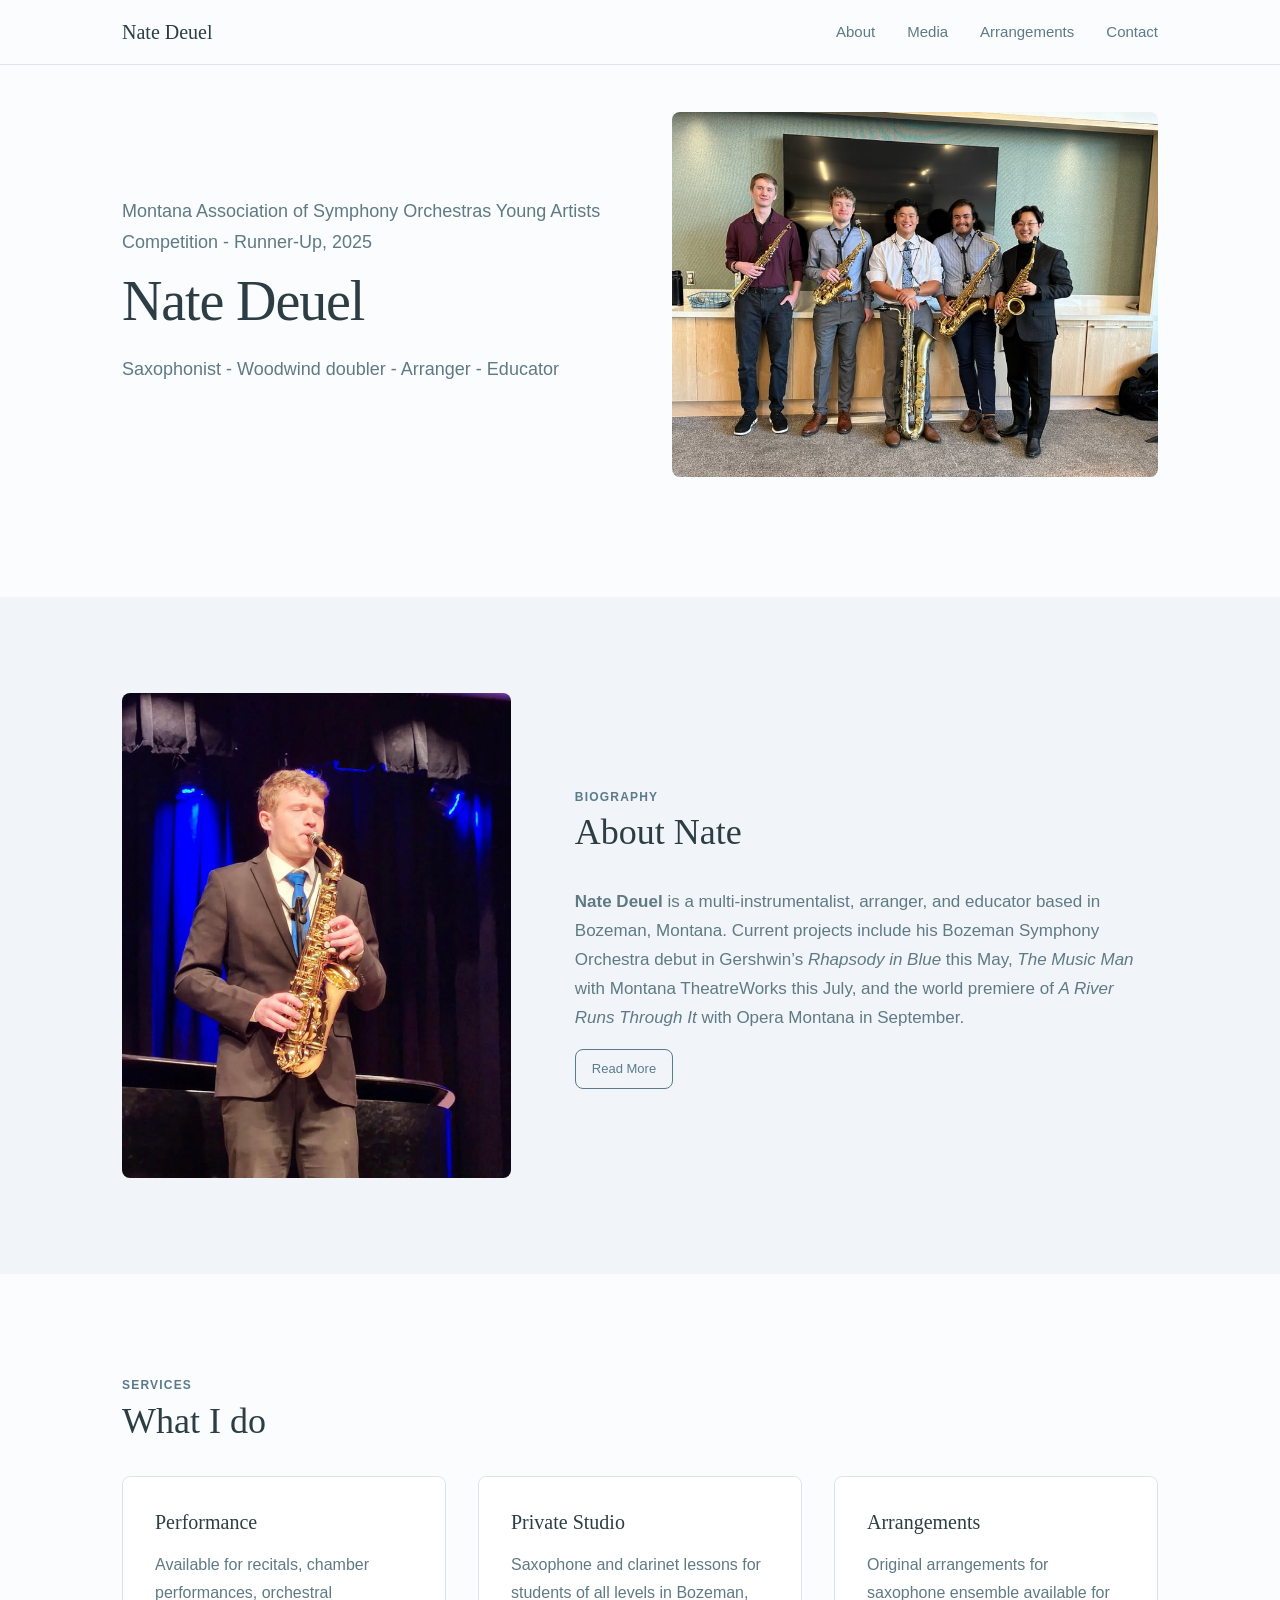
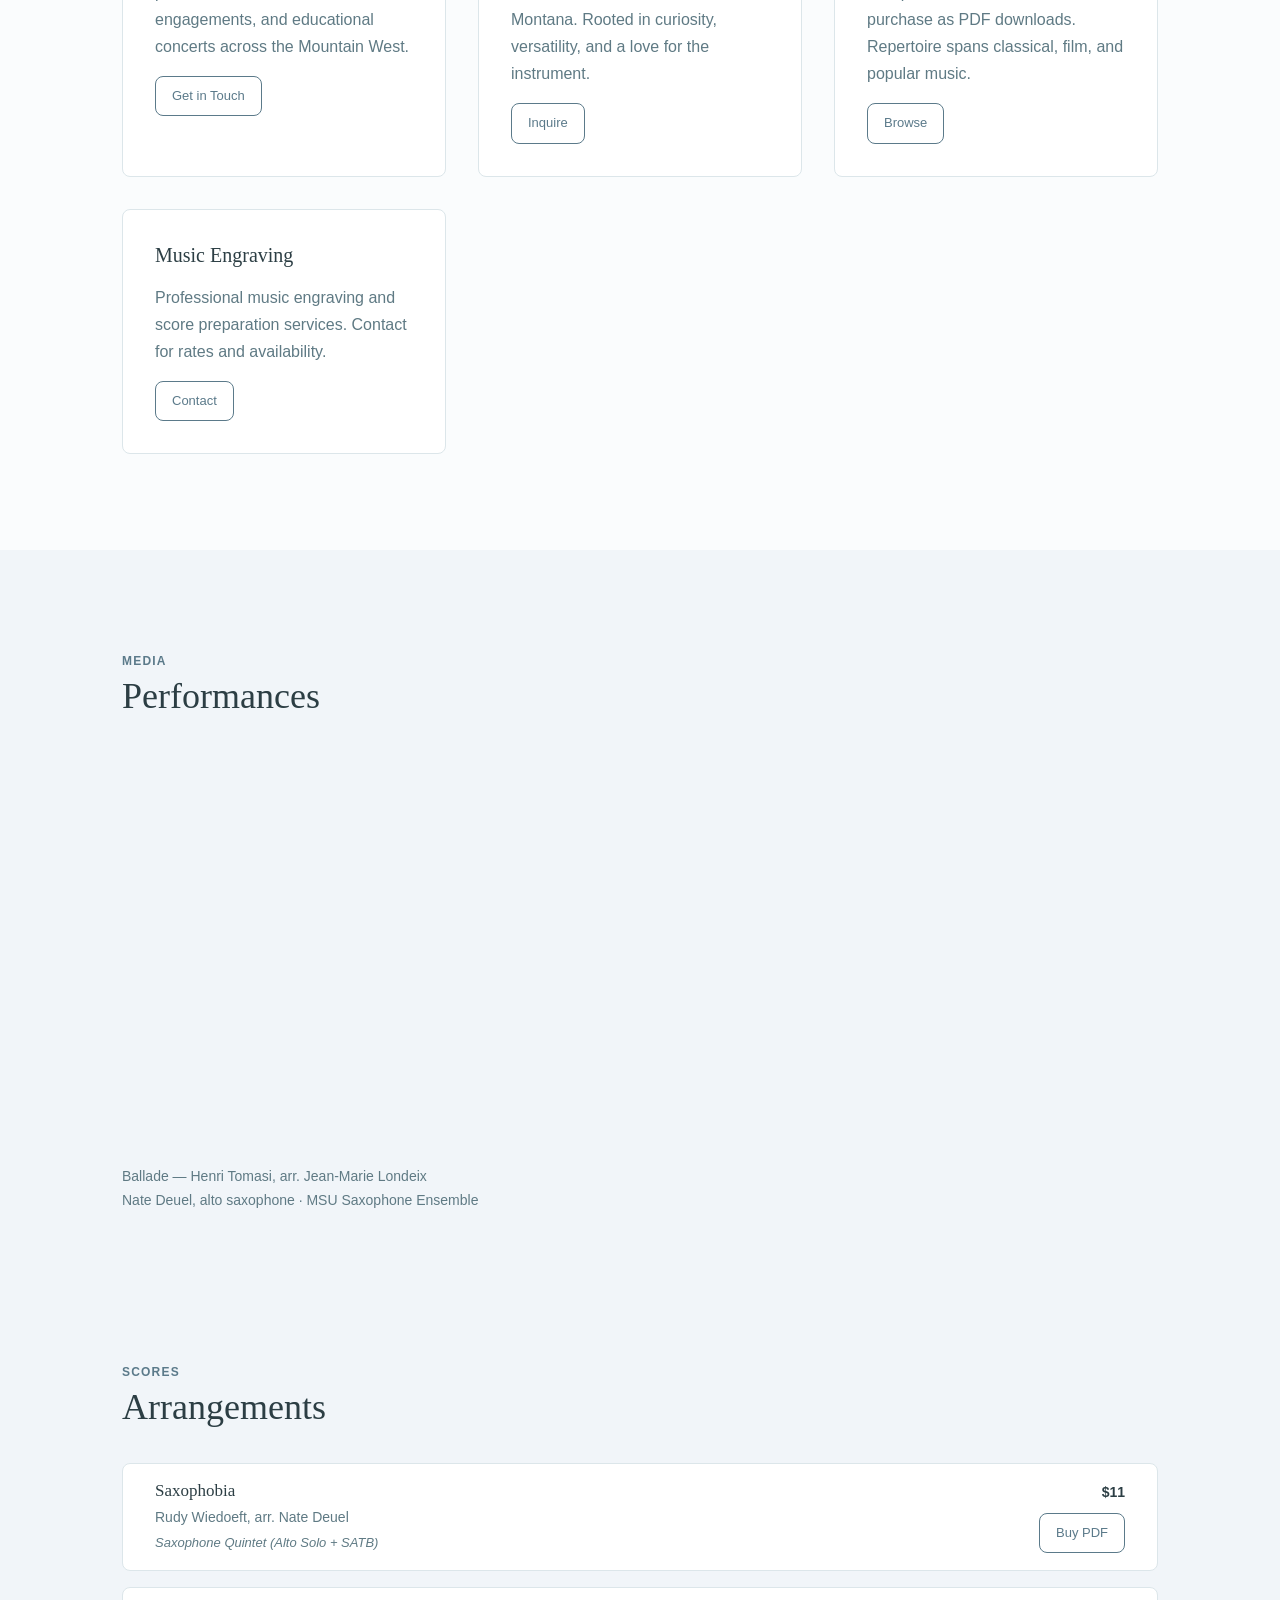
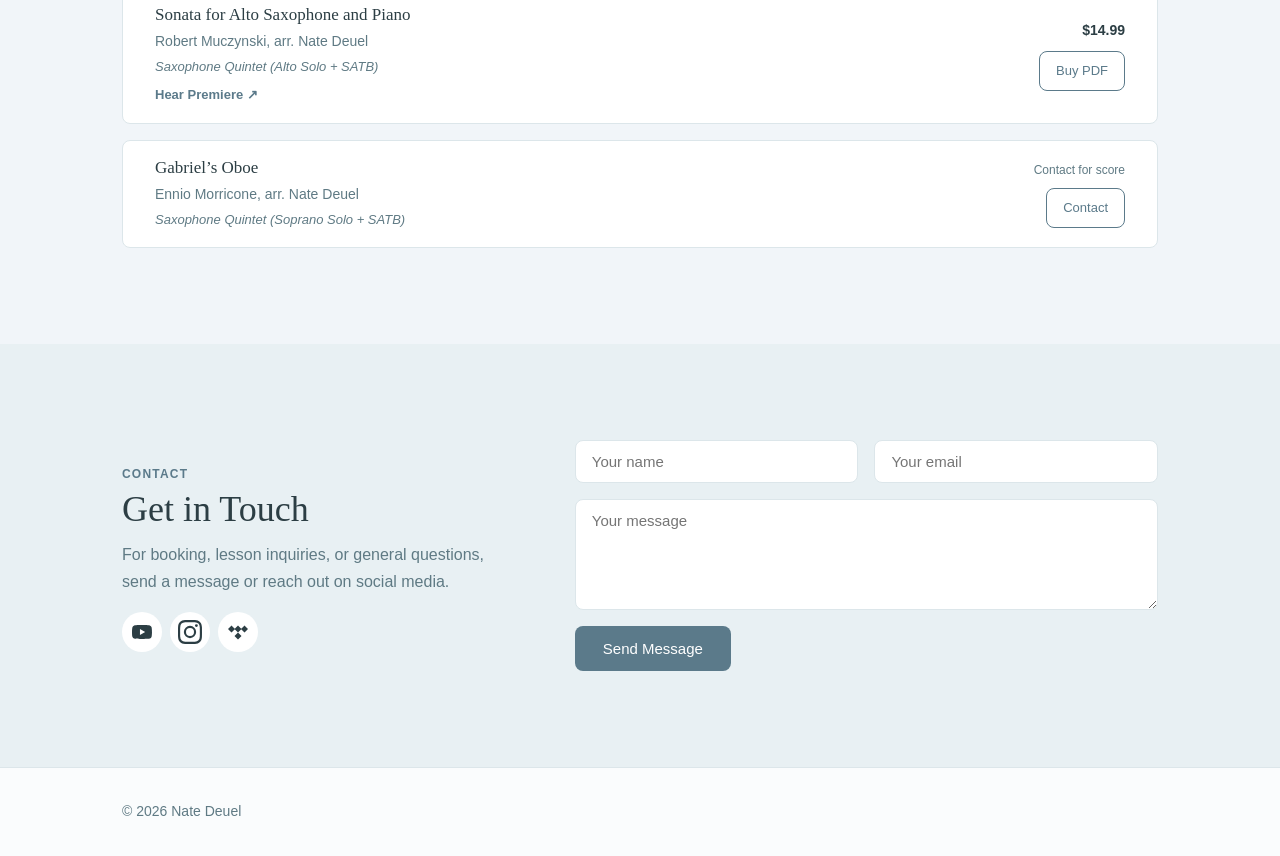
==== index.html @ 4bd92238 "Update Saxophobia link" ====
<!DOCTYPE html>
<html lang="en">
<head>
    <meta charset="UTF-8">
    <meta name="viewport" content="width=device-width, initial-scale=1.0">
    <meta name="description" content="Nate Deuel — saxophonist, woodwind doubler, arranger, and educator based in Bozeman, Montana. Performance, private lessons, and saxophone arrangements.">
    <link rel="icon" type="image/png" href="/favicon-96x96.png" sizes="96x96" />
    <link rel="icon" type="image/svg+xml" href="/favicon.svg" />
    <link rel="shortcut icon" href="/favicon.ico" />
    <link rel="apple-touch-icon" sizes="180x180" href="/apple-touch-icon.png" />
    <meta name="apple-mobile-web-app-title" content="Nate Deuel" />
    <link rel="manifest" href="/site.webmanifest" />
    <title>Nate Deuel - Saxophonist</title>
    <link rel="stylesheet" href="tooplate-musician-style.css">
</head>
<body>
    <!-- Header -->
    <header class="header">
        <div class="container header-inner">
            <a href="#" class="logo">Nate Deuel</a>
            <button class="nav-toggle" aria-label="Toggle navigation" aria-expanded="false">
                <span></span>
                <span></span>
                <span></span>
            </button>
            <nav class="nav" id="nav">
                <ul class="nav-list">
                    <li><a href="#about" class="nav-link">About</a></li>
                    <li><a href="#media" class="nav-link">Media</a></li>
                    <li><a href="#arrangements" class="nav-link">Arrangements</a></li>
                    <li><a href="#contact" class="nav-link">Contact</a></li>
                </ul>
            </nav>
        </div>
    </header>

    <!-- Hero Section -->
    <section class="hero" id="hero">
        <div class="container">
            <div class="hero-grid">
                <div class="hero-content">
                    <p class="hero-tagline">Montana Association of Symphony Orchestras Young Artists Competition - Runner-Up, 2025</p>
                    <h1>Nate Deuel</h1>
                    <p class="hero-description">Saxophonist - Woodwind doubler - Arranger - Educator</p>
                </div>
                <img src="images/quartet-hero.jpg" alt="MSU Sax Quartet at Bozeman Public Library" style="width:100%; max-width:500px; border-radius:8px; margin-bottom:1.5rem;">
                </div>
            </div>
        </div>
    </section>

    <!-- About Section -->
    <section class="about" id="about">
        <div class="container">
            <div class="about-grid">
                <div class="about-image">
                    <img src="images/nate-about.jpeg" alt="Nate Deuel at MASO Young Artists Competition, 2025">
                </div>
                <div class="about-text">
                    <span class="section-label">Biography</span>
                    <h2>About Nate</h2>
                    <p><strong>Nate Deuel</strong> is a multi-instrumentalist, arranger, and educator based in Bozeman, Montana.  Current projects include his Bozeman Symphony Orchestra debut in Gershwin’s <em>Rhapsody in Blue</em> this May, <em>The Music Man</em> with Montana TheatreWorks this July, and the world premiere of <em>A River Runs Through It</em> with Opera Montana in September.</p>
                    <a href="about.html" class="btn btn-small">Read More</a>
                </div>
            </div>
        </div>
    </section>

<!-- Services Section -->
<section class="services" id="services">
    <div class="container">
        <span class="section-label">Services</span>
        <h2>What I do</h2>
        <div class="services-grid">
            <article class="service-card">
                <h3>Performance</h3>
                <p>Available for recitals, chamber performances, orchestral engagements, and educational concerts across the Mountain West.</p>
                <a href="#contact" class="btn btn-small">Get in Touch</a>
            </article>
            <article class="service-card">
                <h3>Private Studio</h3>
                <p>Saxophone and clarinet lessons for students of all levels in Bozeman, Montana.  Rooted in curiosity, versatility, and a love for the instrument.</p>
                <a href="#contact" class="btn btn-small">Inquire</a>
            </article>
            <article class="service-card">
                <h3>Arrangements</h3>
                <p>Original arrangements for saxophone ensemble available for purchase as PDF downloads.  Repertoire spans classical, film, and popular music.</p>
                <a href="#arrangements" class="btn btn-small">Browse</a>
            </article>
            <article class="service-card">
                <h3>Music Engraving</h3>
                <p>Professional music engraving and score preparation services.  Contact for rates and availability.</p>
                <a href="#contact" class="btn btn-small">Contact</a>
            </article>
        </div>
    </div>
</section>

<!-- Media Section -->
<section class="about" id="media">
    <div class="container">
        <span class="section-label">Media</span>
        <h2>Performances</h2>
        <div class="media-grid">
            <div class="media-item">
                <div class="media-embed">
                    <iframe src="https://www.youtube.com/embed/K1POjyl9vaQ?start=198" title="Tomasi: Ballade — Nate Deuel, alto saxophone" frameborder="0" allow="accelerometer; autoplay; clipboard-write; encrypted-media; gyroscope; picture-in-picture" allowfullscreen></iframe>
                </div>
                <p class="media-caption">Ballade — Henri Tomasi, arr. Jean-Marie Londeix<br>Nate Deuel, alto saxophone · MSU Saxophone Ensemble</p>
            </div>
        </div>
    </div>
</section>

<!-- Arrangements Section -->
<section class="about" id="arrangements">
    <div class="container">
        <span class="section-label">Scores</span>
        <h2>Arrangements</h2>
        <div class="arrangements-grid">

            <article class="arrangement-card">
                <div class="arrangement-info">
                    <h3>Saxophobia</h3>
                    <p class="arrangement-credit">Rudy Wiedoeft, arr. Nate Deuel</p>
                    <p class="arrangement-instrumentation">Saxophone Quintet (Alto Solo + SATB)</p>
                </div>
                <div class="arrangement-action">
                    <span class="arrangement-price">$11</span>
                    <a href="https://shop.natedeuel.com " class="btn btn-small btn-purchase" target="_blank">Buy PDF</a>
                </div>
            </article>

            <article class="arrangement-card">
                <div class="arrangement-info">
                    <h3>Sonata for Alto Saxophone and Piano</h3>
                    <p class="arrangement-credit">Robert Muczynski, arr. Nate Deuel</p>
                    <p class="arrangement-instrumentation">Saxophone Quintet (Alto Solo + SATB)</p>
                    <a href="https://www.youtube.com/watch?v=LBjCgF-CqpI" class="arrangement-performance-link" target="_blank">Hear Premiere ↗</a>
                </div>
                <div class="arrangement-action">
                    <span class="arrangement-price">$14.99</span>
                     <a href="https://www.arrangeme.com/title/1438348" class="btn btn-small btn-purchase" target="_blank">Buy PDF</a>
                </div>
            </article>

            <article class="arrangement-card">
                <div class="arrangement-info">
                    <h3>Gabriel’s Oboe</h3>
                    <p class="arrangement-credit">Ennio Morricone, arr. Nate Deuel</p>
                    <p class="arrangement-instrumentation">Saxophone Quintet (Soprano Solo + SATB)</p>
                </div>
                <div class="arrangement-action">
                    <span class="arrangement-contact-note">Contact for score</span>
                    <a href="#contact" class="btn btn-small">Contact</a>
                </div>
            </article>

        </div>
    </div>
</section>

    <!-- Contact Section -->
    <section class="contact" id="contact">
        <div class="container">
            <div class="contact-grid">
                <div class="contact-info">
                    <span class="section-label">Contact</span>
                    <h2>Get in Touch</h2>
                    <p>For booking, lesson inquiries, or general questions, send a message or reach out on social media.</p>
                    <div class="social-links">
                        <a href="https://www.youtube.com/@masternate42" class="social-link" aria-label="YouTube">
                            <svg width="20" height="20" viewBox="0 0 24 24" fill="currentColor">
                                <path d="M23.498 6.186a3.016 3.016 0 0 0-2.122-2.136C19.505 3.545 12 3.545 12 3.545s-7.505 0-9.377.505A3.017 3.017 0 0 0 .502 6.186C0 8.07 0 12 0 12s0 3.93.502 5.814a3.016 3.016 0 0 0 2.122 2.136c1.871.505 9.376.505 9.376.505s7.505 0 9.377-.505a3.015 3.015 0 0 0 2.122-2.136C24 15.93 24 12 24 12s0-3.93-.502-5.814zM9.545 15.568V8.432L15.818 12l-6.273 3.568z"/>
                            </svg>
                        </a>
                        <a href="https://www.instagram.com/nate_deuel/?hl=en" class="social-link" aria-label="Instagram">
                            <svg width="24" height="24" viewBox="0 0 24 24" fill="currentColor">
                                <path d="M12 2.163c3.204 0 3.584.012 4.85.07 3.252.148 4.771 1.691 4.919 4.919.058 1.265.069 1.645.069 4.849 0 3.205-.012 3.584-.069 4.849-.149 3.225-1.664 4.771-4.919 4.919-1.266.058-1.644.07-4.85.07-3.204 0-3.584-.012-4.849-.07-3.26-.149-4.771-1.699-4.919-4.92-.058-1.265-.07-1.644-.07-4.849 0-3.204.013-3.583.07-4.849.149-3.227 1.664-4.771 4.919-4.919 1.266-.057 1.645-.069 4.849-.069zM12 0C8.741 0 8.333.014 7.053.072 2.695.272.273 2.69.073 7.052.014 8.333 0 8.741 0 12c0 3.259.014 3.668.072 4.948.2 4.358 2.618 6.78 6.98 6.98C8.333 23.986 8.741 24 12 24c3.259 0 3.668-.014 4.948-.072 4.354-.2 6.782-2.618 6.979-6.98.059-1.28.073-1.689.073-4.948 0-3.259-.014-3.667-.072-4.947-.196-4.354-2.617-6.78-6.979-6.98C15.668.014 15.259 0 12 0zm0 5.838a6.162 6.162 0 1 0 0 12.324 6.162 6.162 0 0 0 0-12.324zM12 16a4 4 0 1 1 0-8 4 4 0 0 1 0 8zm6.406-11.845a1.44 1.44 0 1 0 0 2.881 1.44 1.44 0 0 0 0-2.881z"/>
                            </svg>
                        </a>
                        <a href="https://tidal.com/artist/57279619" class="social-link" aria-label="Tidal">
                            <svg width="20" height="20" viewBox="0 0 20 20" fill="currentColor">
                                 <path d="M 3.5 3.5 L 7 7 L 3.5 10.5 L 0 7 Z M 10 3.5 L 13.5 7 L 10 10.5 L 6.5 7 Z M 16.5 3.5 L 20 7 L 16.5 10.5 L 13 7 Z M 10 10.5 L 13.5 14 L 10 17.5 L 6.5 14 Z"/>
                            </svg>
                        </a>
                    </div>
                </div>
                <form class="contact-form" action="https://formspree.io/f/mnjglklr" method="POST">
                    <div class="form-row">
                        <input type="text" class="form-input" name="name" placeholder="Your name" required>
                        <input type="email" class="form-input" name="email" placeholder="Your email" required>
                    </div>
                    <textarea class="form-input form-textarea" name="message" placeholder="Your message" rows="5" required></textarea>
                    <button type="submit" class="btn btn-primary">Send Message</button>
                </form>
            </div>
        </div>
    </section>

    <!-- Footer -->
    <footer class="footer">
        <div class="container footer-content">
            <p class="footer-copyright">© 2026 Nate Deuel</p>
        </div>
    </footer>

    <!-- JavaScript for navigation and audio player -->
    <script src="tooplate-musician-script.js"></script>
</body>
</html>
---- tooplate-musician-style.css ----
@charset "utf-8";
/* CSS Document 

Tooplate 2155 Modern Musician

https://www.tooplate.com/view/2155-modern-musician

*/
:root {
	/* Colors */
	--color-primary: #5b7a8a;
	--color-primary-light: #e8f0f3;
	--color-primary-dark: #3d5561;
	--color-text: #2c3e44;
	--color-text-light: #5f7a84;
	--color-bg: #fafcfd;
	--color-bg-alt: #f1f5f9;
	--color-white: #ffffff;
	--color-border: #dce6ea;

	/* Typography */
	--font-main: -apple-system, BlinkMacSystemFont, "Segoe UI", Roboto, "Helvetica Neue", Arial, sans-serif;
	--font-heading: "Georgia", "Times New Roman", serif;

	/* Spacing */
	--space-xs: 0.5rem;
	--space-sm: 1rem;
	--space-md: 2rem;
	--space-lg: 4rem;
	--space-xl: 6rem;

	/* Layout */
	--max-width: 1100px;
	--border-radius: 8px;
}

/* ===========================================
           Reset & Base Styles
           =========================================== */
*,
*::before,
*::after {
	box-sizing: border-box;
	margin: 0;
	padding: 0;
}

html {
	scroll-behavior: smooth;
}

body {
	font-family: var(--font-main);
	font-size: 1rem;
	line-height: 1.7;
	color: var(--color-text);
	background-color: var(--color-bg);
}

img {
	max-width: 100%;
	height: auto;
	display: block;
}

a {
	color: var(--color-primary);
	text-decoration: none;
	transition: color 0.2s ease;
}

a:hover {
	color: var(--color-primary-dark);
}

/* ===========================================
           Typography
           =========================================== */
h1,
h2,
h3,
h4 {
	font-family: var(--font-heading);
	font-weight: 400;
	line-height: 1.3;
	color: var(--color-text);
}

h1 {
	font-size: clamp(2.5rem, 5vw, 3.5rem);
	letter-spacing: -0.02em;
}

h2 {
	font-size: clamp(1.75rem, 3vw, 2.25rem);
	margin-bottom: var(--space-md);
}

h3 {
	font-size: 1.25rem;
	margin-bottom: var(--space-sm);
}

p {
	margin-bottom: var(--space-sm);
}

/* ===========================================
           Layout Components
           =========================================== */
.container {
	width: 100%;
	max-width: var(--max-width);
	margin: 0 auto;
	padding: 0 var(--space-md);
}

section {
	padding: var(--space-xl) 0;
}

.section-label {
	font-family: var(--font-main);
	font-size: 0.75rem;
	font-weight: 600;
	letter-spacing: 0.1em;
	text-transform: uppercase;
	color: var(--color-primary);
	margin-bottom: var(--space-xs);
}

/* ===========================================
           Buttons
           =========================================== */
.btn {
	display: inline-block;
	padding: 0.875rem 1.75rem;
	font-family: var(--font-main);
	font-size: 0.9375rem;
	font-weight: 500;
	text-align: center;
	border: none;
	border-radius: var(--border-radius);
	cursor: pointer;
	transition: all 0.2s ease;
}

.btn-primary {
	background-color: var(--color-primary);
	color: var(--color-white);
}

.btn-primary:hover {
	background-color: var(--color-primary-dark);
	color: var(--color-white);
}

/* ===========================================
           Header & Navigation
           =========================================== */
.header {
	position: fixed;
	top: 0;
	left: 0;
	right: 0;
	background-color: rgba(250, 252, 253, 0.95);
	backdrop-filter: blur(8px);
	z-index: 100;
	border-bottom: 1px solid var(--color-border);
}

.header-inner {
	display: flex;
	align-items: center;
	justify-content: space-between;
	height: 4rem;
}

.logo {
	font-family: var(--font-heading);
	font-size: 1.25rem;
	color: var(--color-text);
}

.nav-list {
	display: flex;
	gap: var(--space-md);
	list-style: none;
}

.nav-link {
	font-size: 0.9375rem;
	color: var(--color-text-light);
}

.nav-link:hover {
	color: var(--color-text);
}

.nav-toggle {
	display: none;
	background: none;
	border: none;
	cursor: pointer;
	padding: var(--space-xs);
}

.nav-toggle span {
	display: block;
	width: 24px;
	height: 2px;
	background-color: var(--color-text);
	margin: 5px 0;
	transition: 0.2s;
}

/* ===========================================
           Hero Section
           =========================================== */
.hero {
	display: flex;
	align-items: center;
	padding-top: 7rem;
	padding-bottom: var(--space-xl);
	background-color: var(--color-bg);
}

.hero-grid {
	display: grid;
	grid-template-columns: 1fr;
	gap: var(--space-lg);
	align-items: center;
}

@media (min-width: 768px) {
    .hero-grid {
        grid-template-columns: 1fr 1fr;
    }
}

.hero-content {
	max-width: 540px;
}

.hero-tagline {
	font-size: 1.125rem;
	color: var(--color-text-light);
	margin-bottom: var(--space-xs);
}

.hero h1 {
	margin-bottom: var(--space-sm);
}

.hero-description {
	font-size: 1.125rem;
	color: var(--color-text-light);
	margin-bottom: var(--space-md);
}

/* ===========================================
           About Section
           =========================================== */
.about {
	background-color: var(--color-bg-alt);
}


.about-grid {
	display: grid;
	grid-template-columns: 1fr;
	gap: var(--space-lg);
	align-items: center;
}

.about-image {
	aspect-ratio: 4 / 5;
	background-color: var(--color-border);
	border-radius: var(--border-radius);
	overflow: hidden;
	max-width: 280px;
}

.about-image img {
	width: 100%;
	height: 100%;
	object-fit: cover;
}

@media (min-width: 768px) {
	.about-image {
		max-width: none;
	}
}

.about-text p {
	color: var(--color-text-light);
	font-size: 1.0625rem;
}

.about-text p:last-child {
	margin-bottom: 0;
}

.about-text p.about-note {
	font-size: 0.875rem;
	color: var(--color-text-light);
	margin-top: var(--space-md);
	padding: var(--space-sm);
	background-color: var(--color-bg);
	border: 1px solid var(--color-border);
	border-radius: var(--border-radius);
	width: 94%;
}

/* ===========================================
           Services Section
           =========================================== */
.services-grid {
	display: grid;
	grid-template-columns: 1fr;
	gap: var(--space-md);
}

.service-card {
	padding: var(--space-md);
	background-color: var(--color-white);
	border: 1px solid var(--color-border);
	border-radius: var(--border-radius);
	transition: border-color 0.2s ease;
}

.service-card:hover {
	border-color: var(--color-primary);
}

.service-icon {
	width: 64px;
	height: 64px;
	display: flex;
	align-items: center;
	justify-content: center;
	background-color: var(--color-primary-light);
	border-radius: var(--border-radius);
	margin-bottom: var(--space-sm);
	color: var(--color-primary);
}

.service-icon svg {
	width: 32px;
	height: 32px;
}

.service-card p {
	color: var(--color-text-light);
	margin-bottom: var(--space-sm);
}

.btn-small {
	display: inline-block;
	padding: 0.5rem 1rem;
	font-size: 0.8125rem;
	font-weight: 500;
	color: var(--color-primary);
	background-color: transparent;
	border: 1px solid var(--color-primary);
	border-radius: var(--border-radius);
	transition: all 0.2s ease;
}

.btn-small:hover {
	background-color: var(--color-primary);
	color: var(--color-white);
}

/* ===========================================
           Contact Section
           =========================================== */
.contact {
	background-color: var(--color-primary-light);
	padding: var(--space-xl) 0;
}

.contact-grid {
	display: grid;
	grid-template-columns: 1fr;
	gap: var(--space-md);
	align-items: center;
}

.contact-info h2 {
	margin-bottom: var(--space-xs);
}

.contact-info p {
	color: var(--color-text-light);
	margin-bottom: var(--space-sm);
}

.contact-form {
	display: flex;
	flex-direction: column;
	gap: var(--space-sm);
}

.form-row {
	display: grid;
	grid-template-columns: 1fr;
	gap: var(--space-sm);
}

.form-input {
	padding: 0.75rem 1rem;
	font-family: var(--font-main);
	font-size: 0.9375rem;
	border: 1px solid var(--color-border);
	border-radius: var(--border-radius);
	background-color: var(--color-white);
	transition: border-color 0.2s ease;
}

.form-input:focus {
	outline: none;
	border-color: var(--color-primary);
}

.form-textarea {
	resize: vertical;
	min-height: 80px;
}

.contact-form .btn {
	align-self: flex-start;
}

.social-links {
	display: flex;
	gap: var(--space-xs);
}

.social-link {
	width: 40px;
	height: 40px;
	display: flex;
	align-items: center;
	justify-content: center;
	background-color: var(--color-white);
	border-radius: 50%;
	color: var(--color-text);
	transition: background-color 0.2s ease, color 0.2s ease;
}

.social-link:hover {
	background-color: var(--color-primary);
	color: var(--color-white);
}

@media (min-width: 640px) {
	.form-row {
		grid-template-columns: 1fr 1fr;
	}
}

@media (min-width: 768px) {
	.contact-grid {
		grid-template-columns: 1fr 1.5fr;
		gap: var(--space-lg);
	}
}

/* ===========================================
           Footer
           =========================================== */
.footer {
	padding: var(--space-md) 0;
	background-color: var(--color-bg);
	border-top: 1px solid var(--color-border);
}

.footer-content {
	display: flex;
	align-items: center;
	justify-content: space-between;
	flex-wrap: wrap;
	gap: var(--space-sm);
}

.footer-copyright {
	font-size: 0.875rem;
	color: var(--color-text-light);
	margin: 0;
}

/* ===========================================
           Responsive Design
           =========================================== */
@media (min-width: 640px) {
	.services-grid {
		grid-template-columns: repeat(2, 1fr);
	}

	.work-grid {
		grid-template-columns: repeat(2, 1fr);
	}
}

@media (min-width: 768px) {
	.about-grid {
		grid-template-columns: 1fr 1.5fr;
	}

	.services-grid {
		grid-template-columns: repeat(3, 1fr);
	}

	.work-grid {
		grid-template-columns: repeat(3, 1fr);
	}
	.testimonials-grid {
		grid-template-columns: repeat(2, 1fr);
	}
}

@media (max-width: 767px) {
	.nav {
		position: fixed;
		top: 4rem;
		left: 0;
		right: 0;
		background-color: var(--color-bg);
		border-bottom: 1px solid var(--color-border);
		padding: var(--space-md);
		transform: translateY(-100%);
		opacity: 0;
		visibility: hidden;
		transition: all 0.3s ease;
		overflow-y: auto;
		max-height: calc(100vh - 4rem);
		max-height: calc(100dvh - 4rem);
	}

	.nav.active {
		transform: translateY(0);
		opacity: 1;
		visibility: visible;
	}

	.nav-list {
		flex-direction: column;
		gap: var(--space-sm);
	}

	.nav-toggle {
		display: block;
	}
}

/* ===========================================
           Arrangements Section
           =========================================== */
.arrangements-grid {
    display: flex;
    flex-direction: column;
    gap: var(--space-sm);
}

.arrangement-card {
    display: flex;
    align-items: center;
    justify-content: space-between;
    padding: var(--space-sm) var(--space-md);
    background-color: var(--color-white);
    border: 1px solid var(--color-border);
    border-radius: var(--border-radius);
    gap: var(--space-md);
}

.arrangement-info {
    flex: 1;
}

.arrangement-info h3 {
    margin-bottom: 0.25rem;
    font-size: 1.0625rem;
}

.arrangement-credit {
    font-size: 0.875rem;
    color: var(--color-text-light);
    margin-bottom: 0.125rem;
}

.arrangement-instrumentation {
    font-size: 0.8125rem;
    color: var(--color-text-light);
    font-style: italic;
    margin-bottom: 0;
}

.arrangement-performance-link {
    font-size: 0.8125rem;
    font-weight: 600;
    color: var(--color-primary);
    margin-top: 0.375rem;
    display: inline-block;
}

.arrangement-performance-link:hover {
    color: var(--color-primary-dark);
}

.arrangement-action {
    display: flex;
    flex-direction: column;
    align-items: flex-end;
    gap: 0.5rem;
    flex-shrink: 0;
}

.arrangement-price {
    font-size: 0.875rem;
    font-weight: 600;
    color: var(--color-text);
}

.arrangement-contact-note {
    font-size: 0.75rem;
    color: var(--color-text-light);
}

@media (max-width: 600px) {
    .arrangement-card {
        flex-direction: column;
        align-items: flex-start;
    }

    .arrangement-action {
        align-items: flex-start;
    }
}

/* ===========================================
           Media Section
           =========================================== */
.media-grid {
    display: flex;
    flex-direction: column;
    gap: var(--space-lg);
}

.media-item {
    max-width: 720px;
}

.media-embed {
    position: relative;
    padding-bottom: 56.25%;
    height: 0;
    overflow: hidden;
    border-radius: var(--border-radius);
}

.media-embed iframe {
    position: absolute;
    top: 0;
    left: 0;
    width: 100%;
    height: 100%;
}

.media-caption {
    margin-top: var(--space-xs);
    font-size: 0.875rem;
    color: var(--color-text-light);
}

#media {
    padding-bottom: var(--space-md);
}
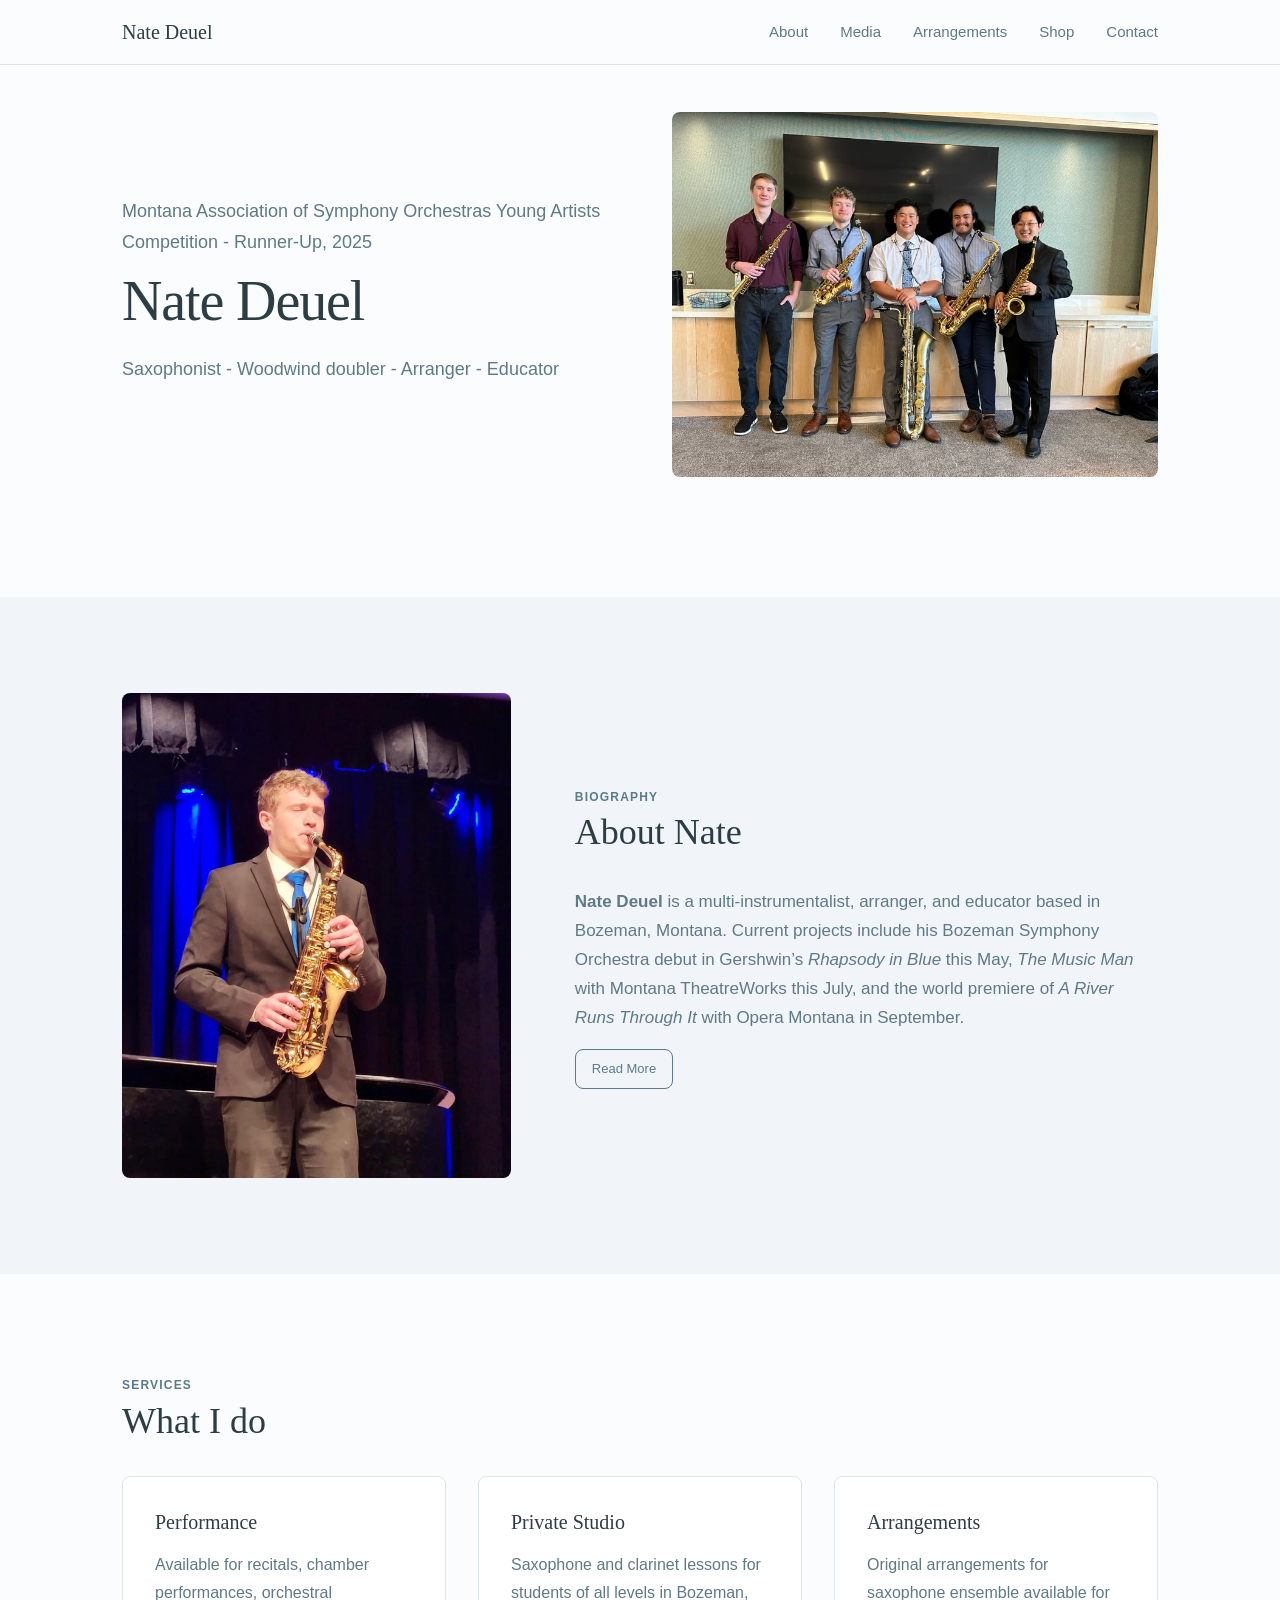
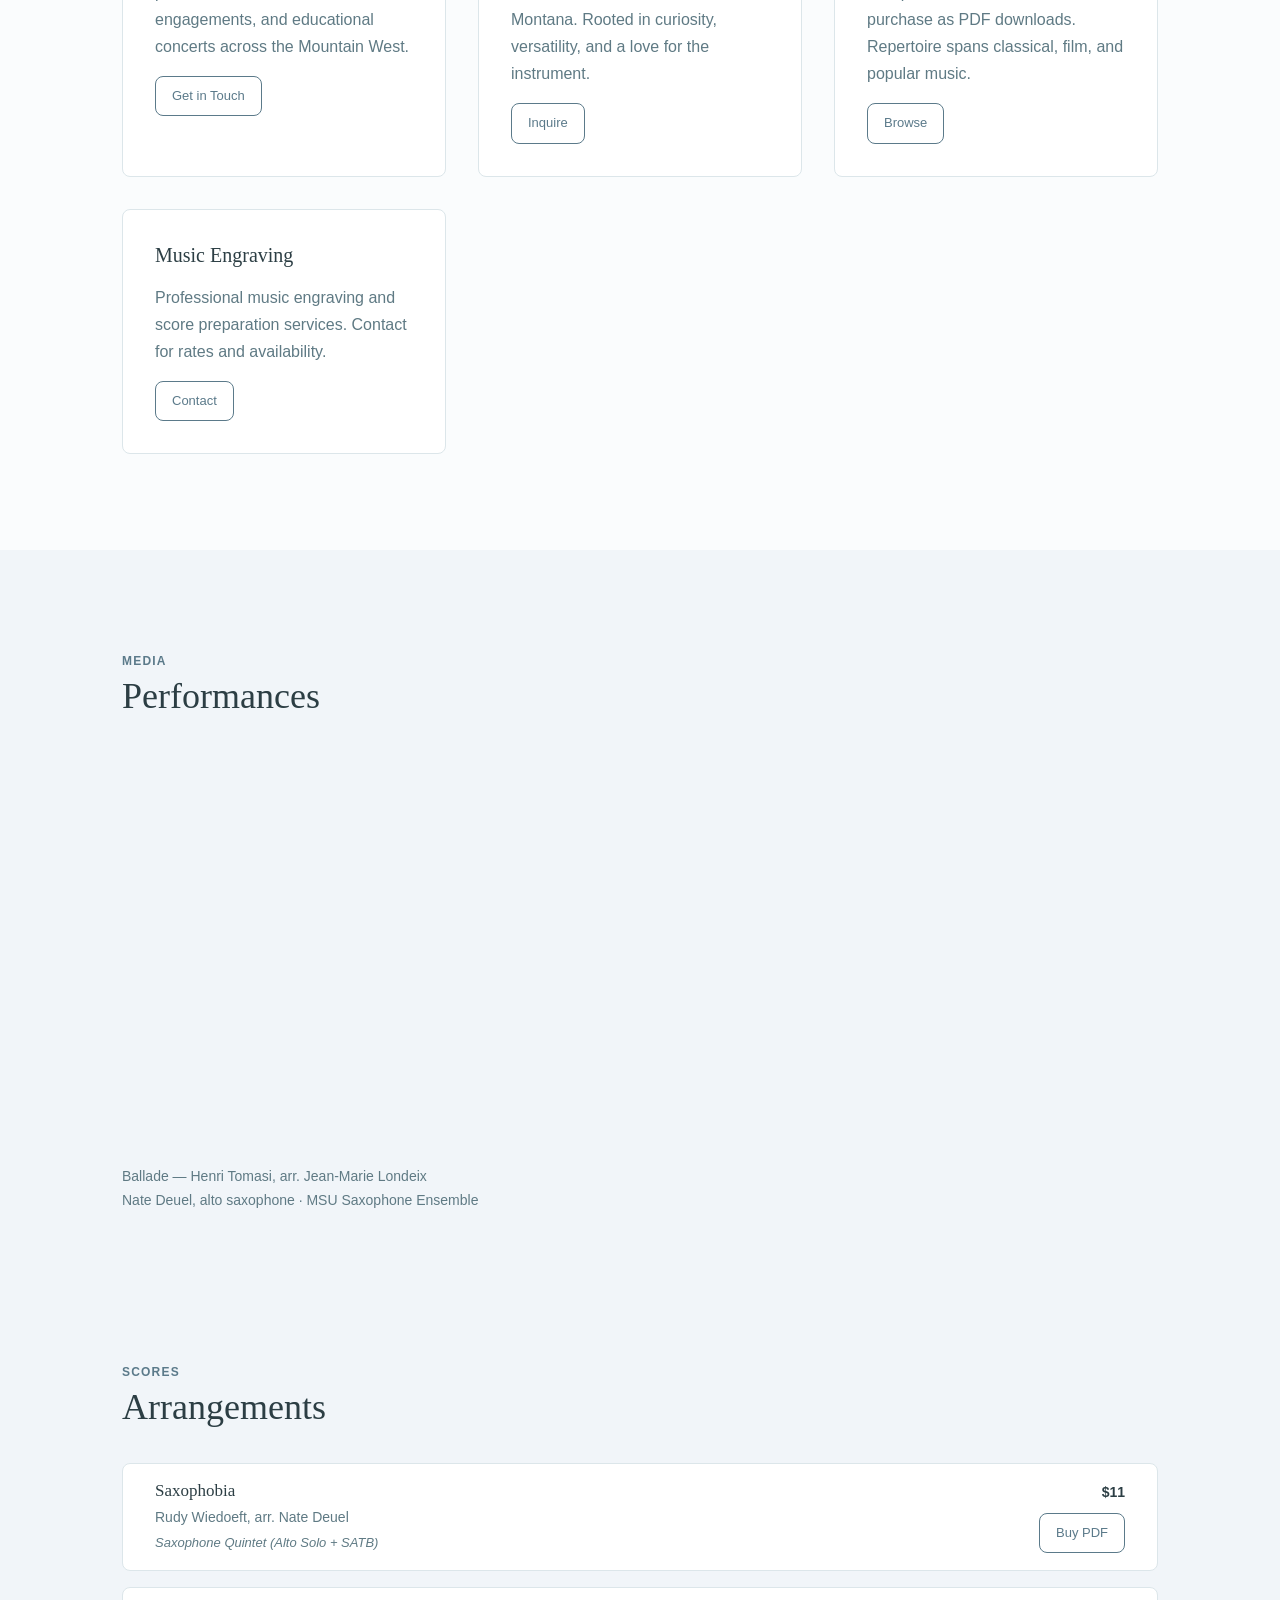
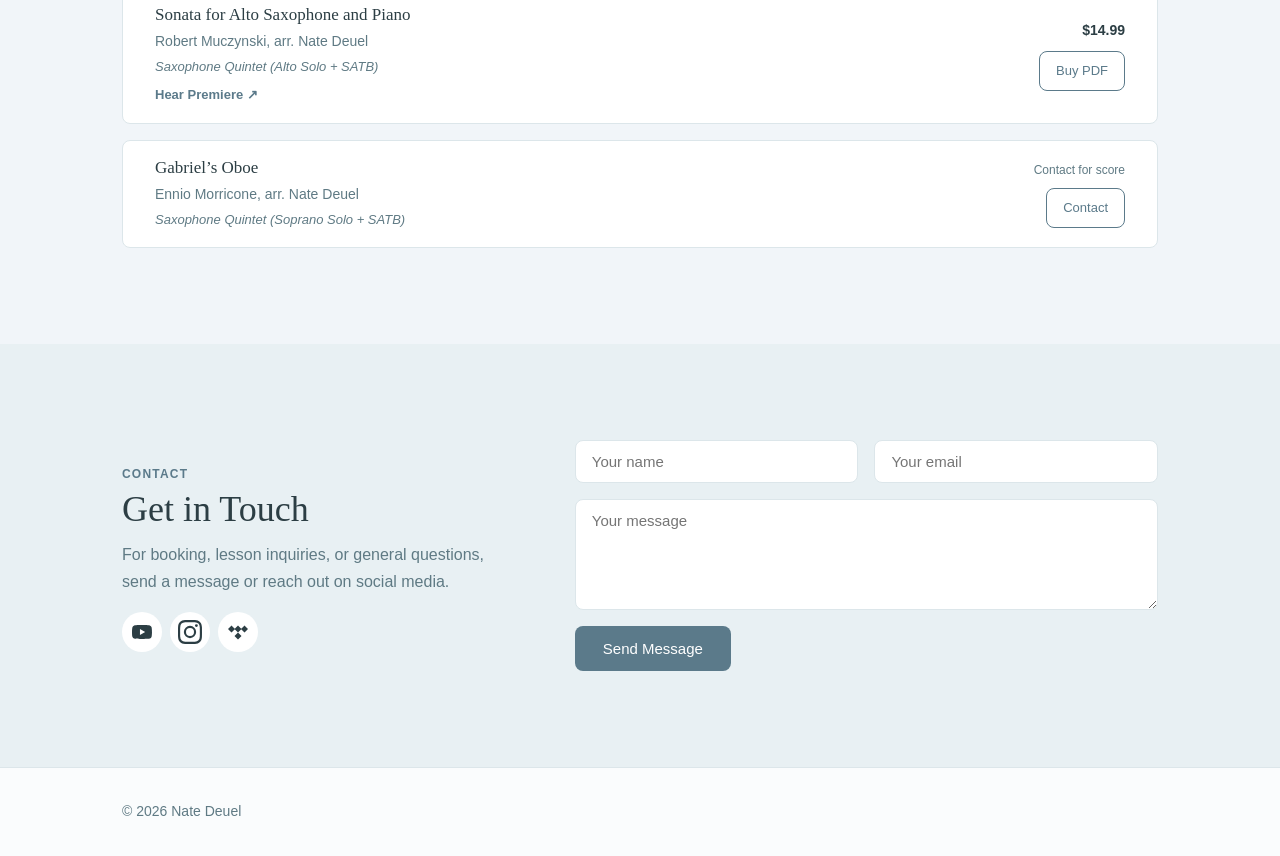
==== commit 37ec346d: "Add shop link to navigation" ====
--- a/index.html
+++ b/index.html
@@ -28,6 +28,7 @@
                     <li><a href="#about" class="nav-link">About</a></li>
                     <li><a href="#media" class="nav-link">Media</a></li>
                     <li><a href="#arrangements" class="nav-link">Arrangements</a></li>
+                    <li><a href="https://shop.natedeuel.com" class="nav-link" target="_blank">Shop</a></li>
                     <li><a href="#contact" class="nav-link">Contact</a></li>
                 </ul>
             </nav>
@@ -127,7 +128,7 @@
                 </div>
                 <div class="arrangement-action">
                     <span class="arrangement-price">$11</span>
-                    <a href="https://shop.natedeuel.com " class="btn btn-small btn-purchase" target="_blank">Buy PDF</a>
+                    <a href="https://shop.natedeuel.com/b/RXLEf" class="btn btn-small btn-purchase" target="_blank">Buy PDF</a>
                 </div>
             </article>
 
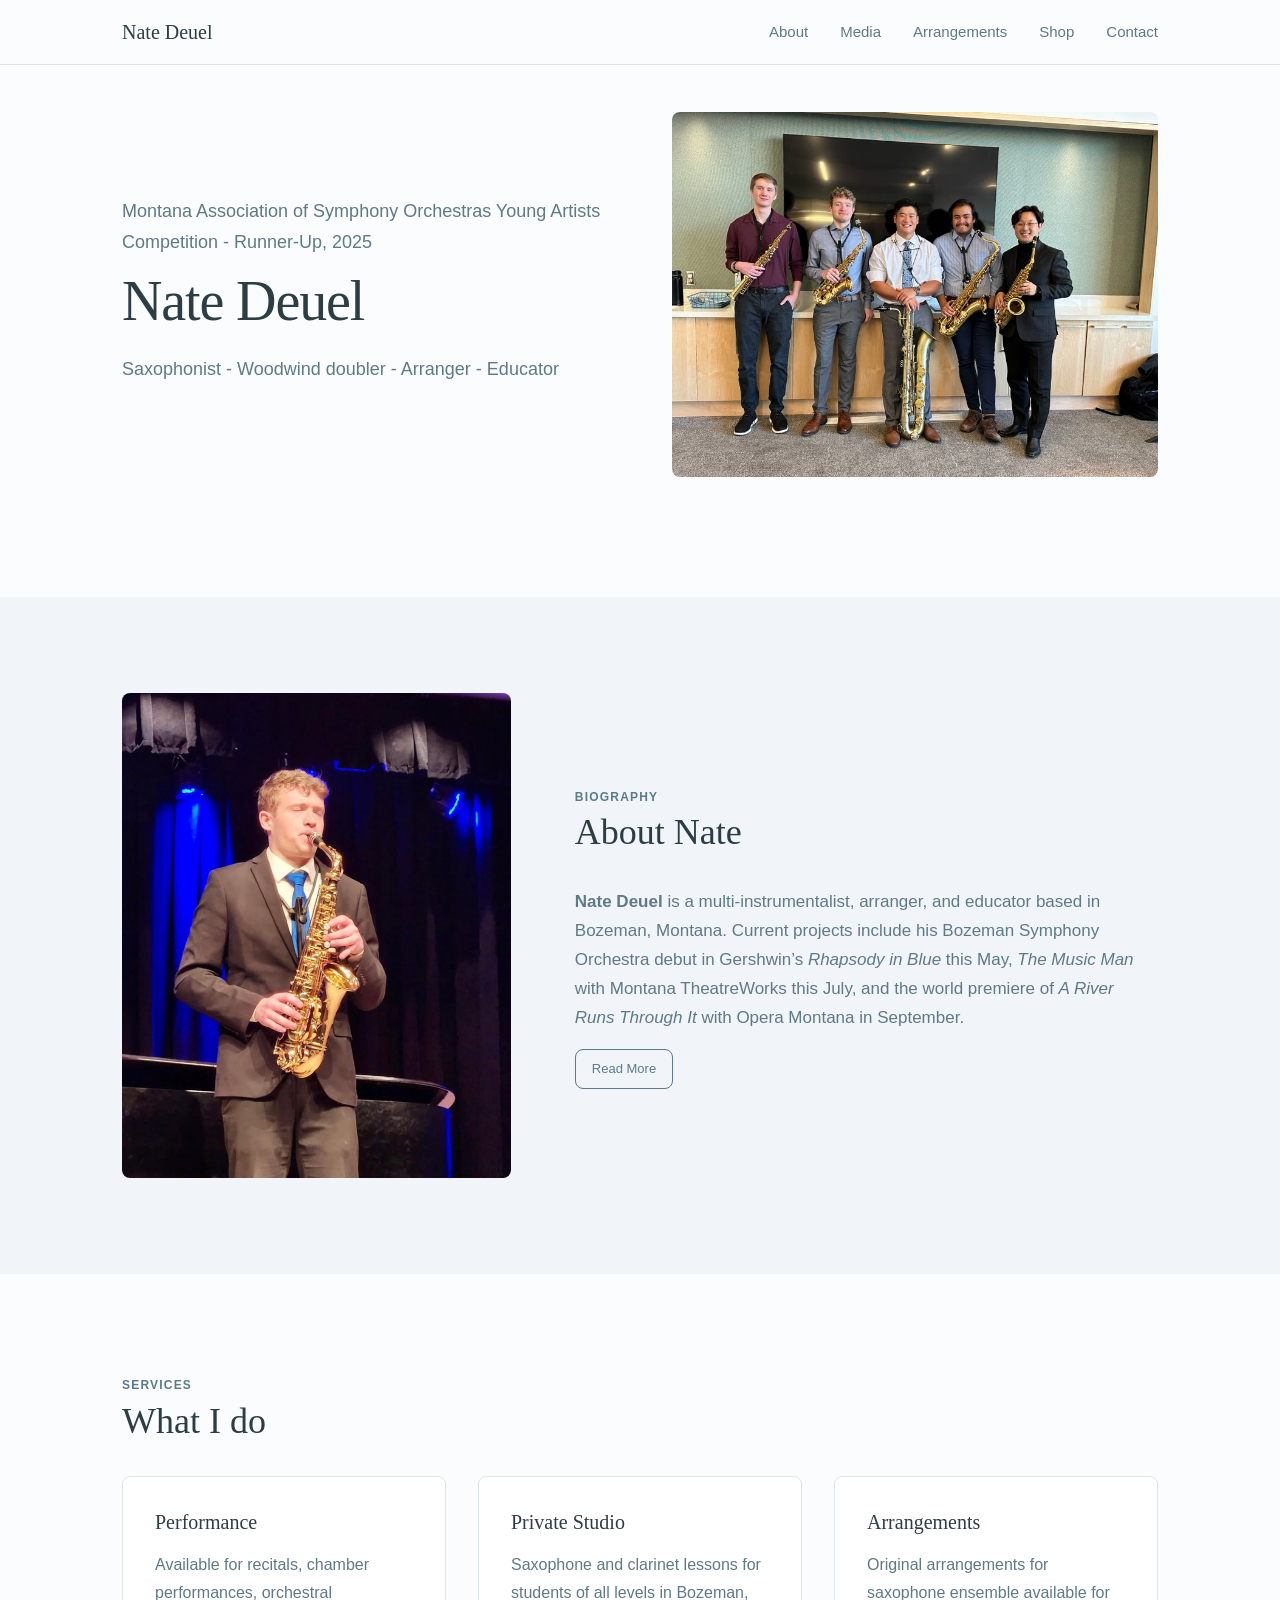
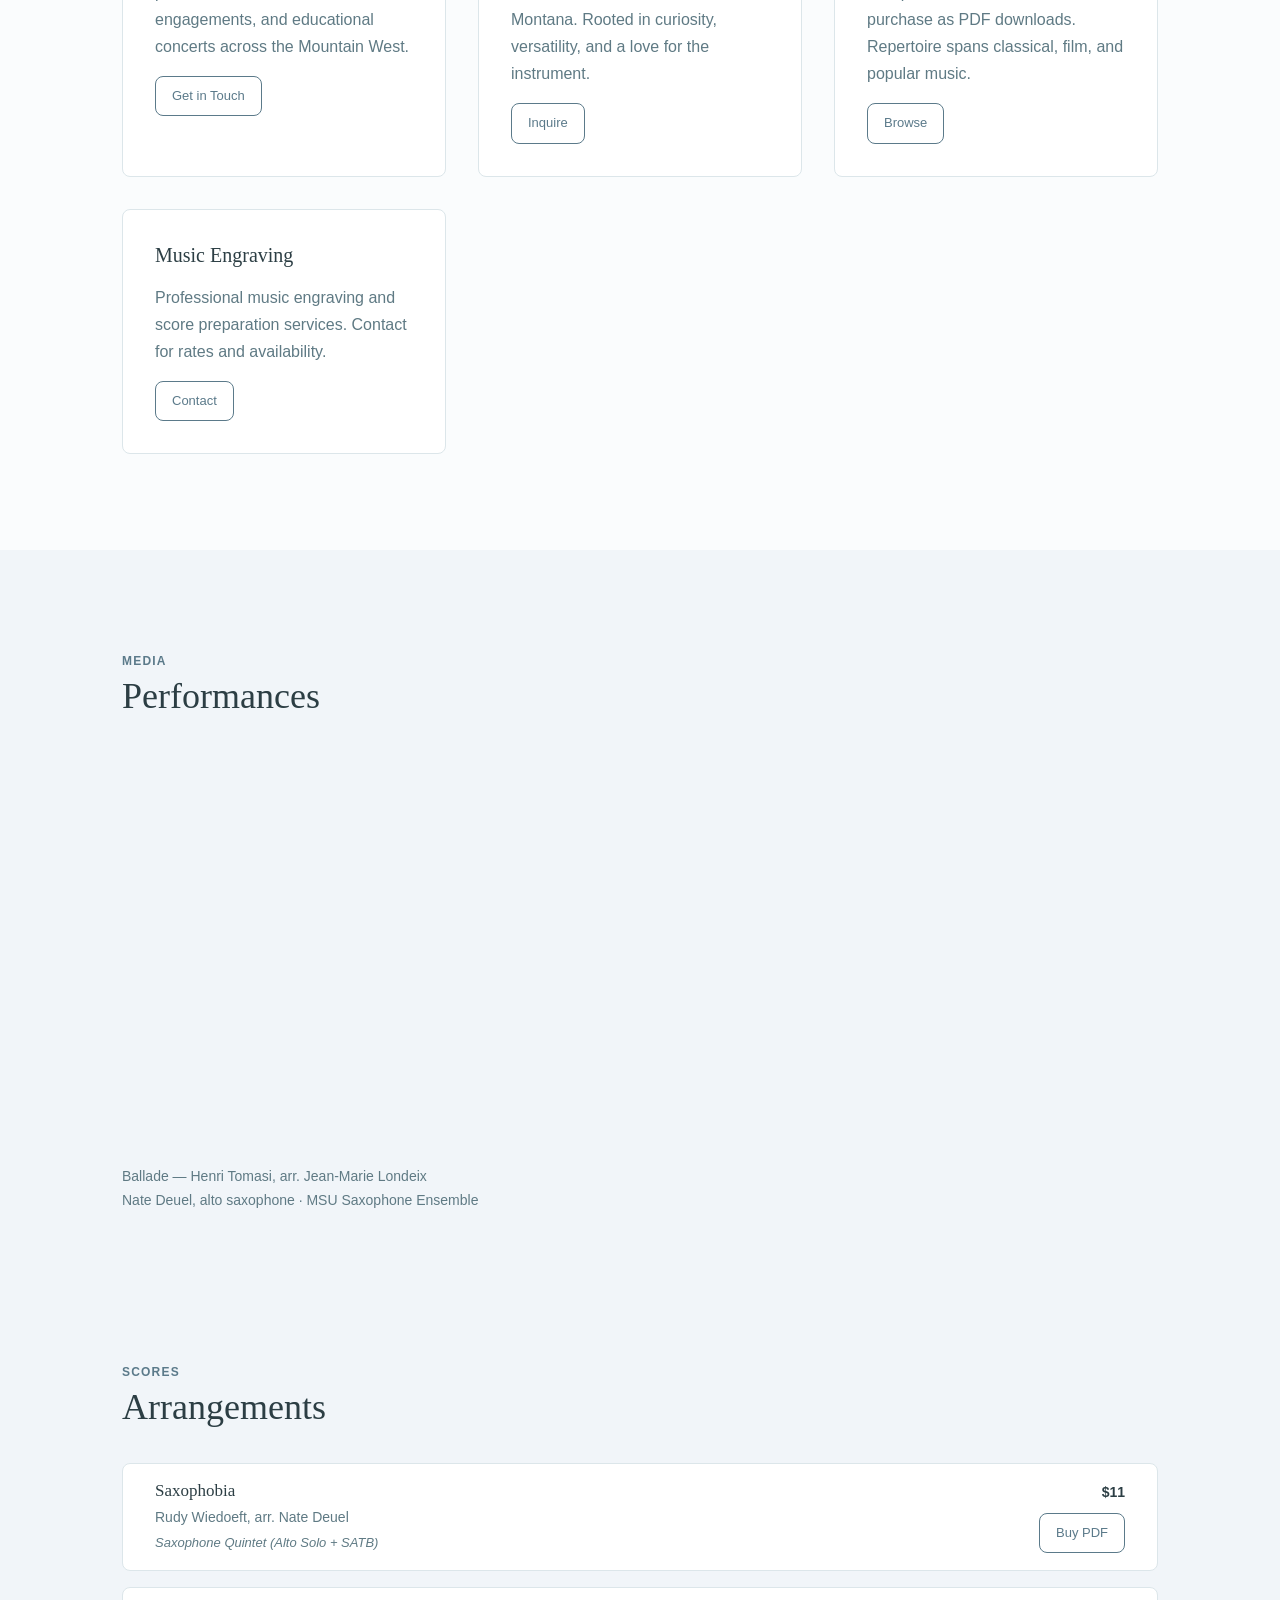
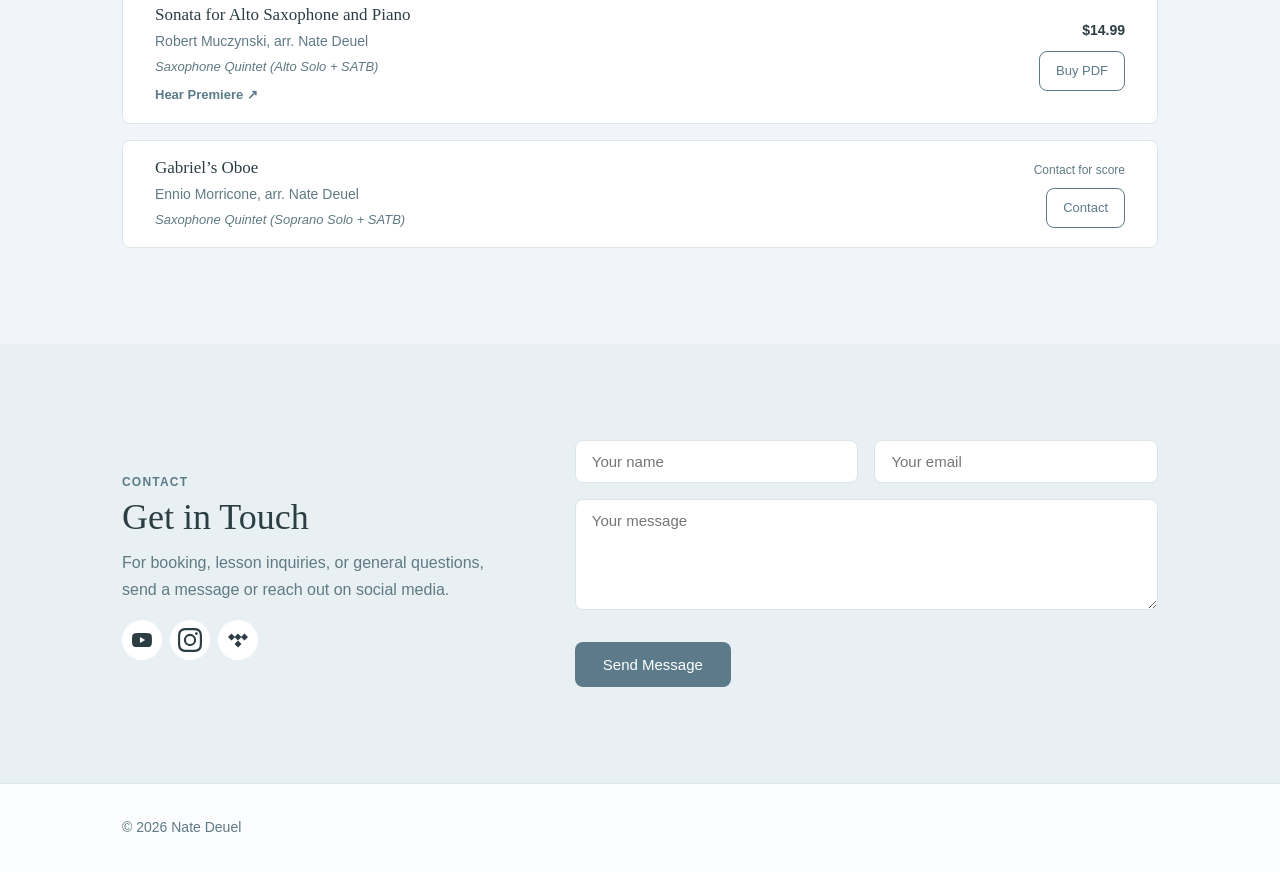
==== commit fae17825: "Add Cloudflare Turnstile to contact form" ====
--- a/index.html
+++ b/index.html
@@ -12,6 +12,7 @@
     <link rel="manifest" href="/site.webmanifest" />
     <title>Nate Deuel - Saxophonist</title>
     <link rel="stylesheet" href="tooplate-musician-style.css">
+    <script src="https://challenges.cloudflare.com/turnstile/v0/api.js" async defer></script>
 </head>
 <body>
     <!-- Header -->
@@ -128,7 +129,7 @@
                 </div>
                 <div class="arrangement-action">
                     <span class="arrangement-price">$11</span>
-                    <a href="https://shop.natedeuel.com/b/RXLEf" class="btn btn-small btn-purchase" target="_blank">Buy PDF</a>
+                    <a href="https://shop.natedeuel.com/b/CJU1v" class="btn btn-small btn-purchase" target="_blank">Buy PDF</a>
                 </div>
             </article>
 
@@ -141,7 +142,7 @@
                 </div>
                 <div class="arrangement-action">
                     <span class="arrangement-price">$14.99</span>
-                     <a href="https://www.arrangeme.com/title/1438348" class="btn btn-small btn-purchase" target="_blank">Buy PDF</a>
+                     <a href="https://www.sheetmusicplus.com/en/product/sonata-for-alto-saxophone-op-29-23718681.html" class="btn btn-small btn-purchase" target="_blank">Buy PDF</a>
                 </div>
             </article>
 
@@ -193,6 +194,7 @@
                         <input type="email" class="form-input" name="email" placeholder="Your email" required>
                     </div>
                     <textarea class="form-input form-textarea" name="message" placeholder="Your message" rows="5" required></textarea>
+                    <div class="cf-turnstile" data-sitekey="0x4AAAAAACt6V5ddJWGND45W"></div>
                     <button type="submit" class="btn btn-primary">Send Message</button>
                 </form>
             </div>
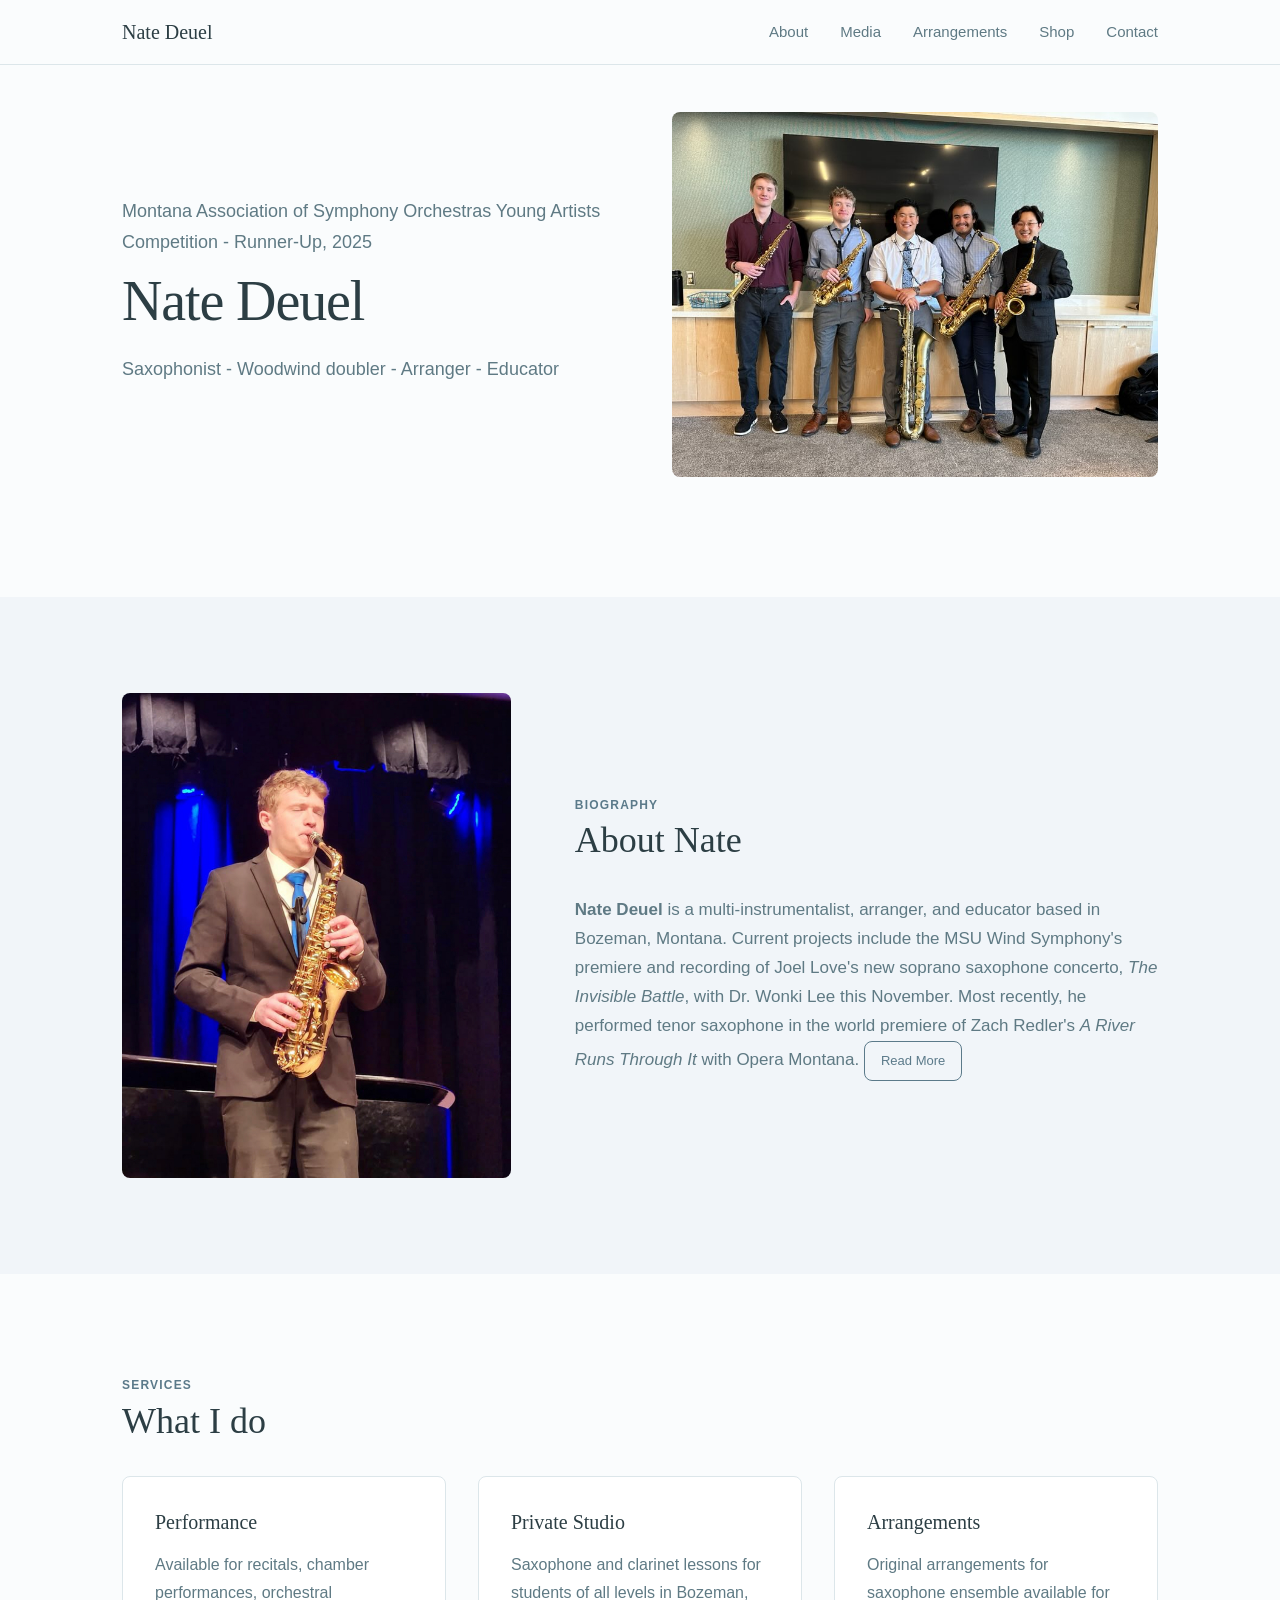
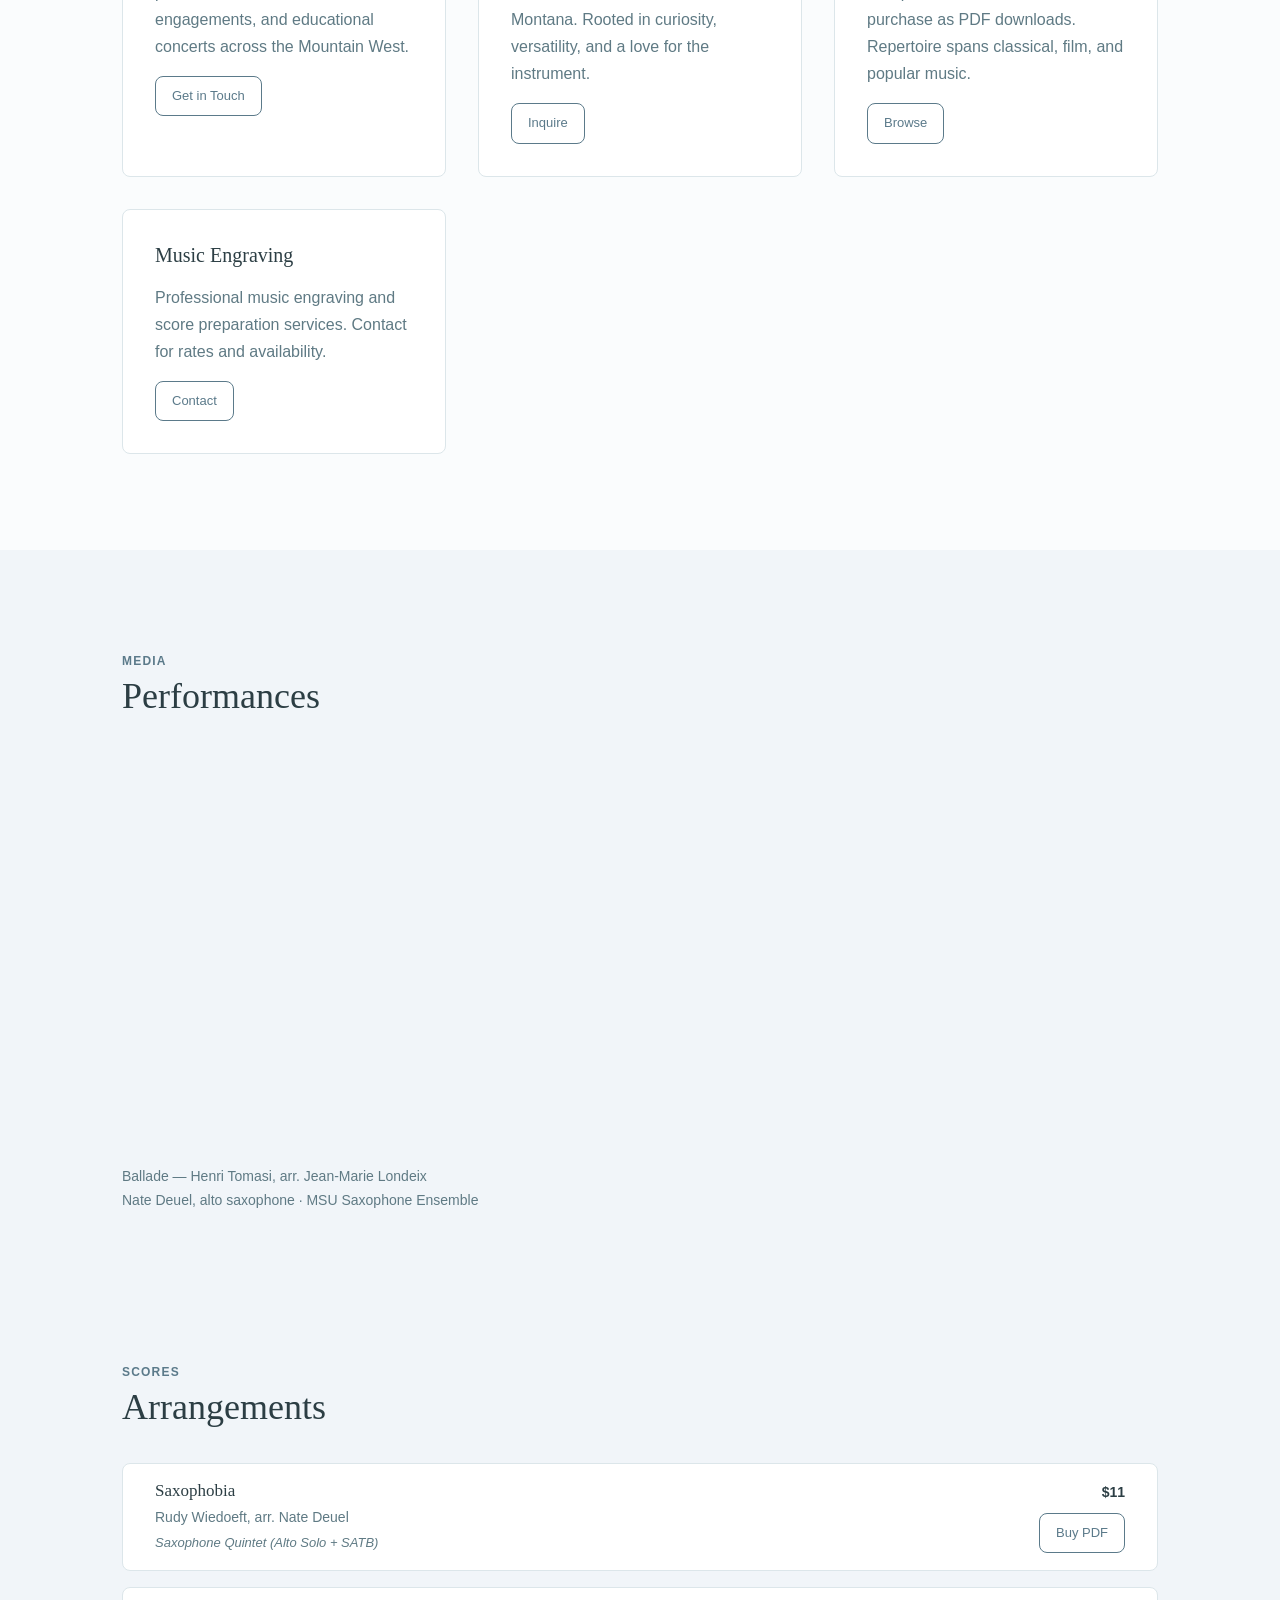
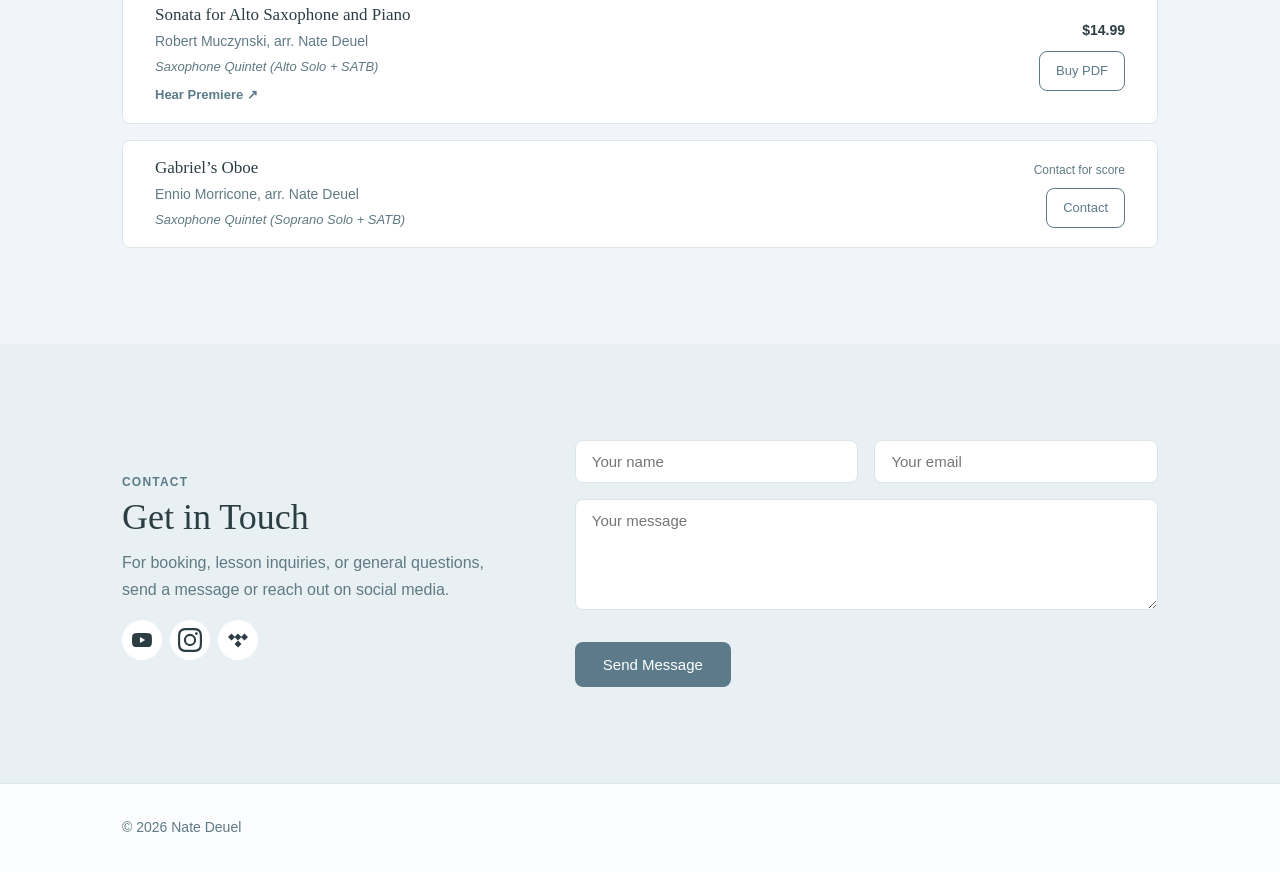
==== commit 6904cf3d: "Edit short bio" ====
--- a/index.html
+++ b/index.html
@@ -61,7 +61,7 @@
                 <div class="about-text">
                     <span class="section-label">Biography</span>
                     <h2>About Nate</h2>
-                    <p><strong>Nate Deuel</strong> is a multi-instrumentalist, arranger, and educator based in Bozeman, Montana.  Current projects include his Bozeman Symphony Orchestra debut in Gershwin’s <em>Rhapsody in Blue</em> this May, <em>The Music Man</em> with Montana TheatreWorks this July, and the world premiere of <em>A River Runs Through It</em> with Opera Montana in September.</p>
+                    <p><strong>Nate Deuel</strong> is a multi-instrumentalist, arranger, and educator based in Bozeman, Montana. Current projects include the MSU Wind Symphony's premiere and recording of Joel Love's new soprano saxophone concerto, <em>The Invisible Battle</em>, with Dr. Wonki Lee this November. Most recently, he performed tenor saxophone in the world premiere of Zach Redler's <em>A River Runs Through It</em> with Opera Montana.
                     <a href="about.html" class="btn btn-small">Read More</a>
                 </div>
             </div>
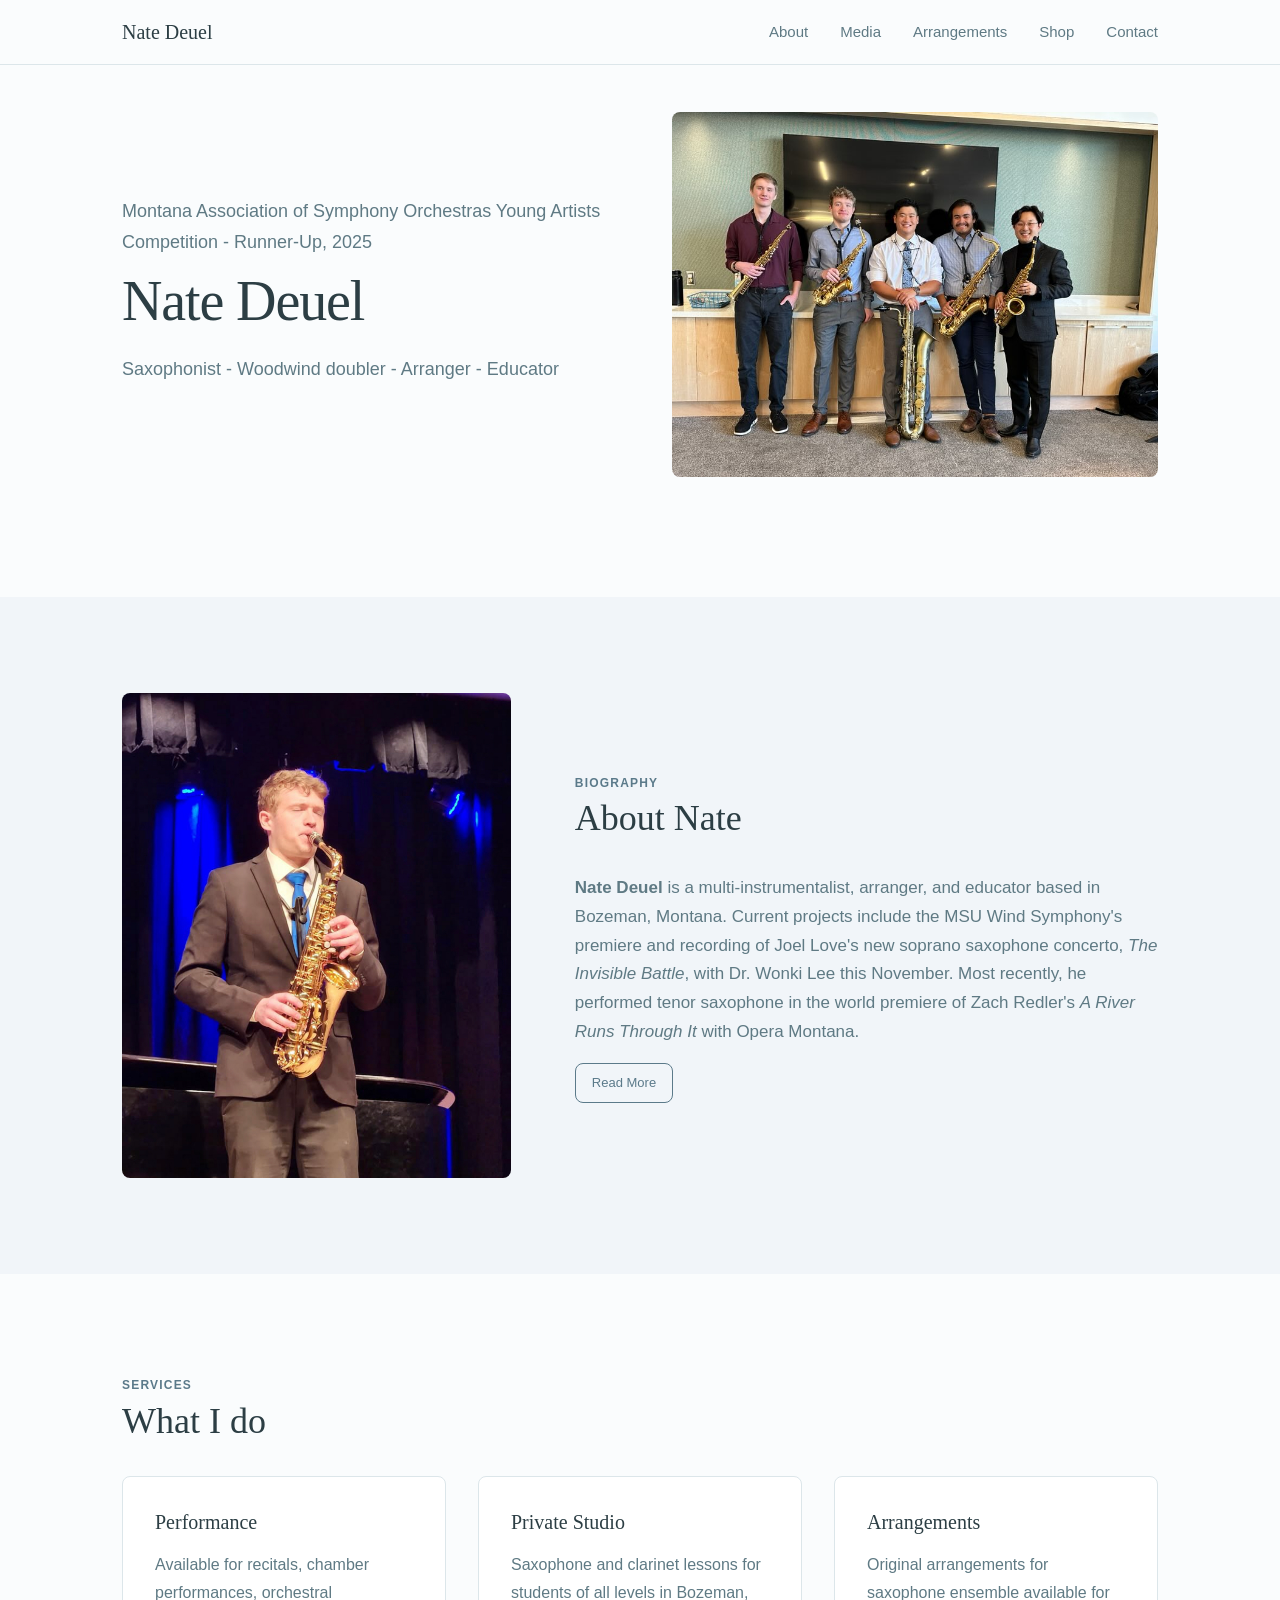
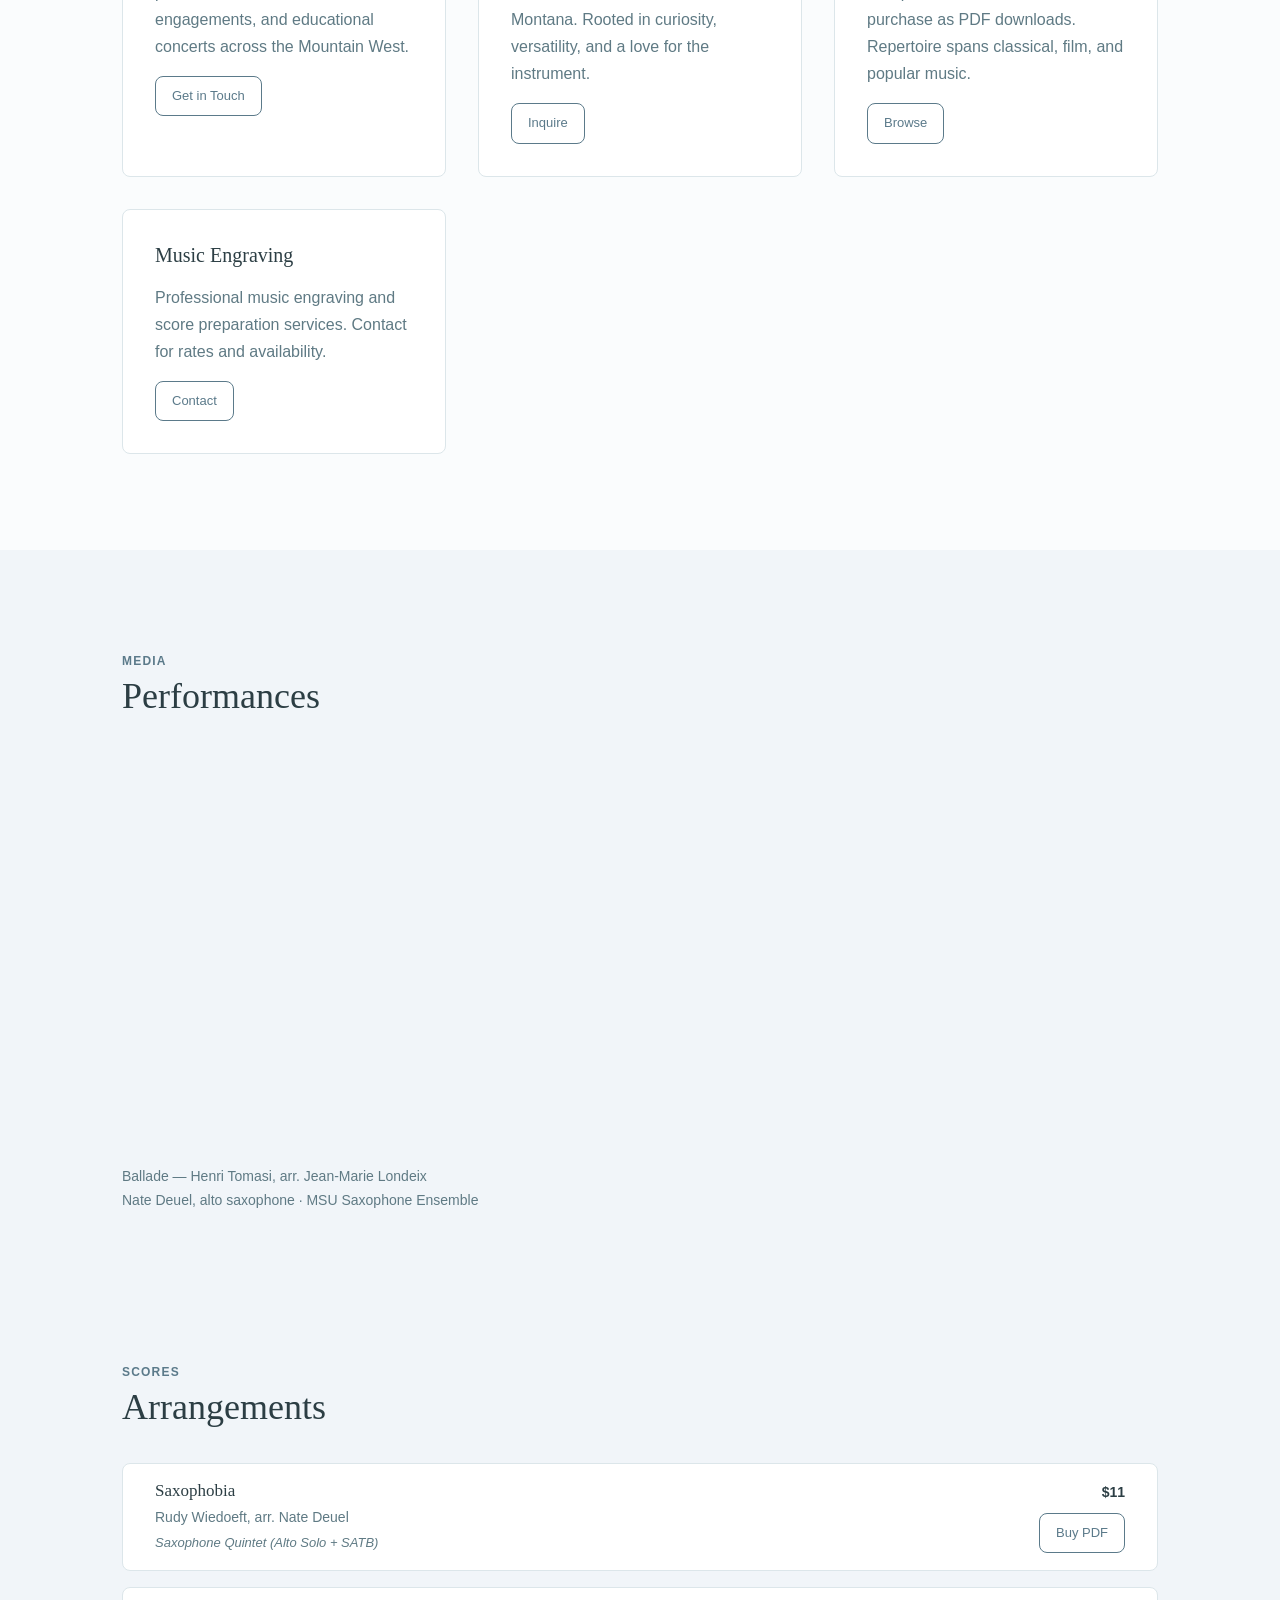
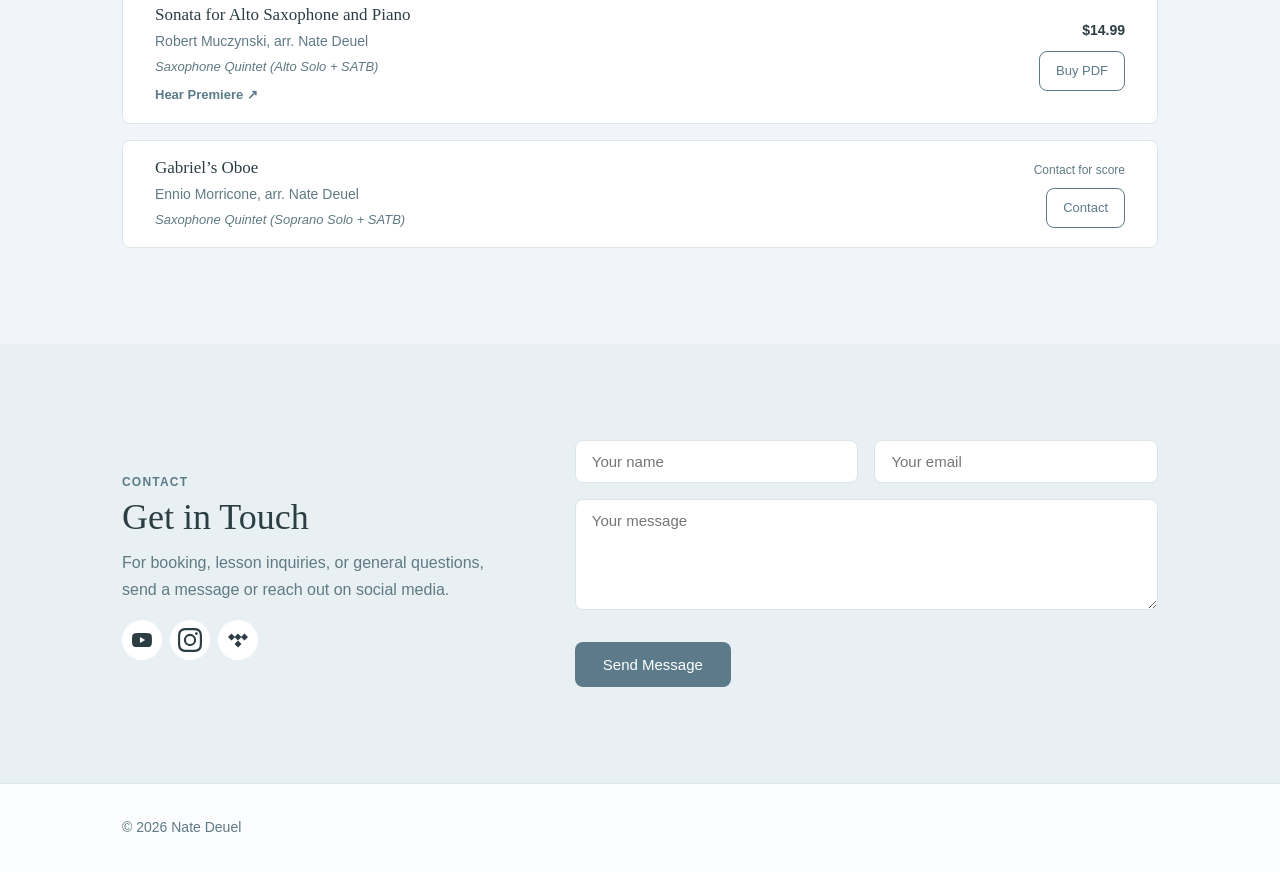
==== commit 1b022ee1: "Edit short bio" ====
--- a/index.html
+++ b/index.html
@@ -61,7 +61,7 @@
                 <div class="about-text">
                     <span class="section-label">Biography</span>
                     <h2>About Nate</h2>
-                    <p><strong>Nate Deuel</strong> is a multi-instrumentalist, arranger, and educator based in Bozeman, Montana. Current projects include the MSU Wind Symphony's premiere and recording of Joel Love's new soprano saxophone concerto, <em>The Invisible Battle</em>, with Dr. Wonki Lee this November. Most recently, he performed tenor saxophone in the world premiere of Zach Redler's <em>A River Runs Through It</em> with Opera Montana.
+                    <p><strong>Nate Deuel</strong> is a multi-instrumentalist, arranger, and educator based in Bozeman, Montana. Current projects include the MSU Wind Symphony's premiere and recording of Joel Love's new soprano saxophone concerto, <em>The Invisible Battle</em>, with Dr. Wonki Lee this November. Most recently, he performed tenor saxophone in the world premiere of Zach Redler's <em>A River Runs Through It</em> with Opera Montana.</p>
                     <a href="about.html" class="btn btn-small">Read More</a>
                 </div>
             </div>
